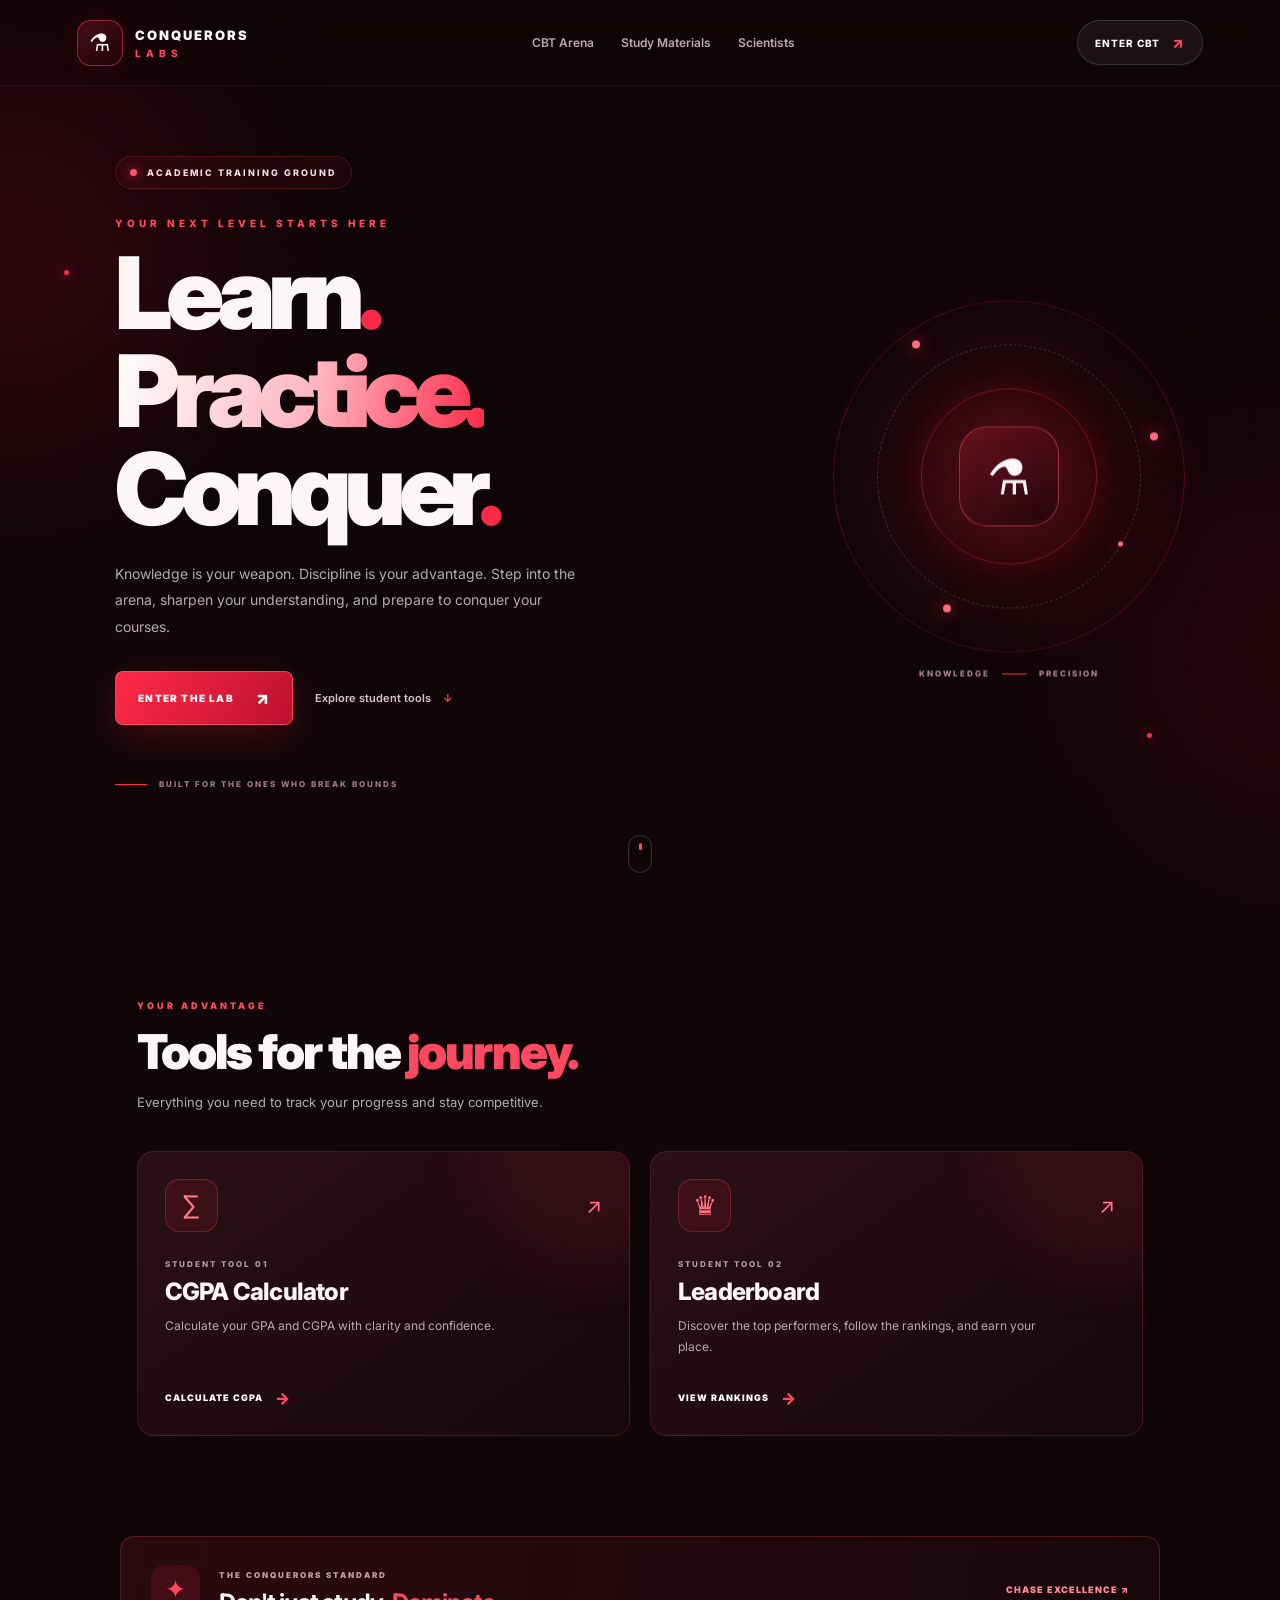
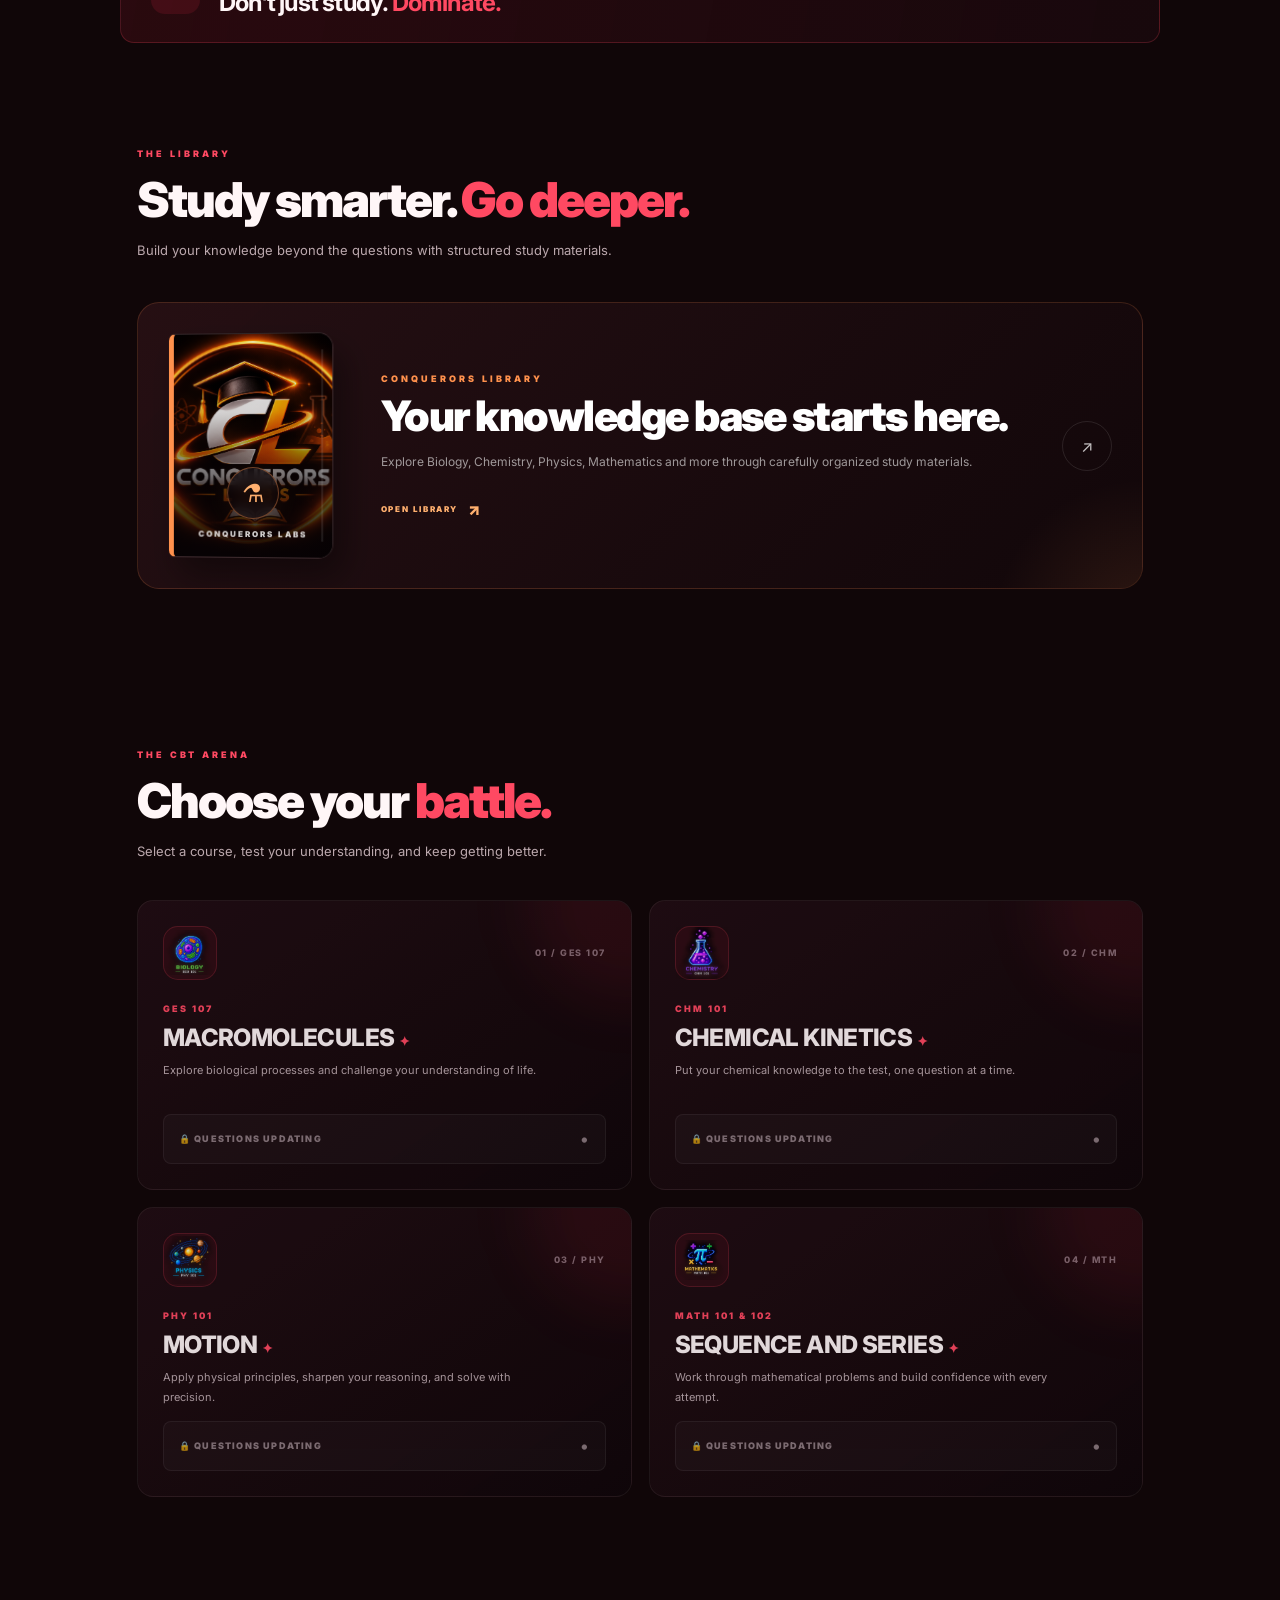
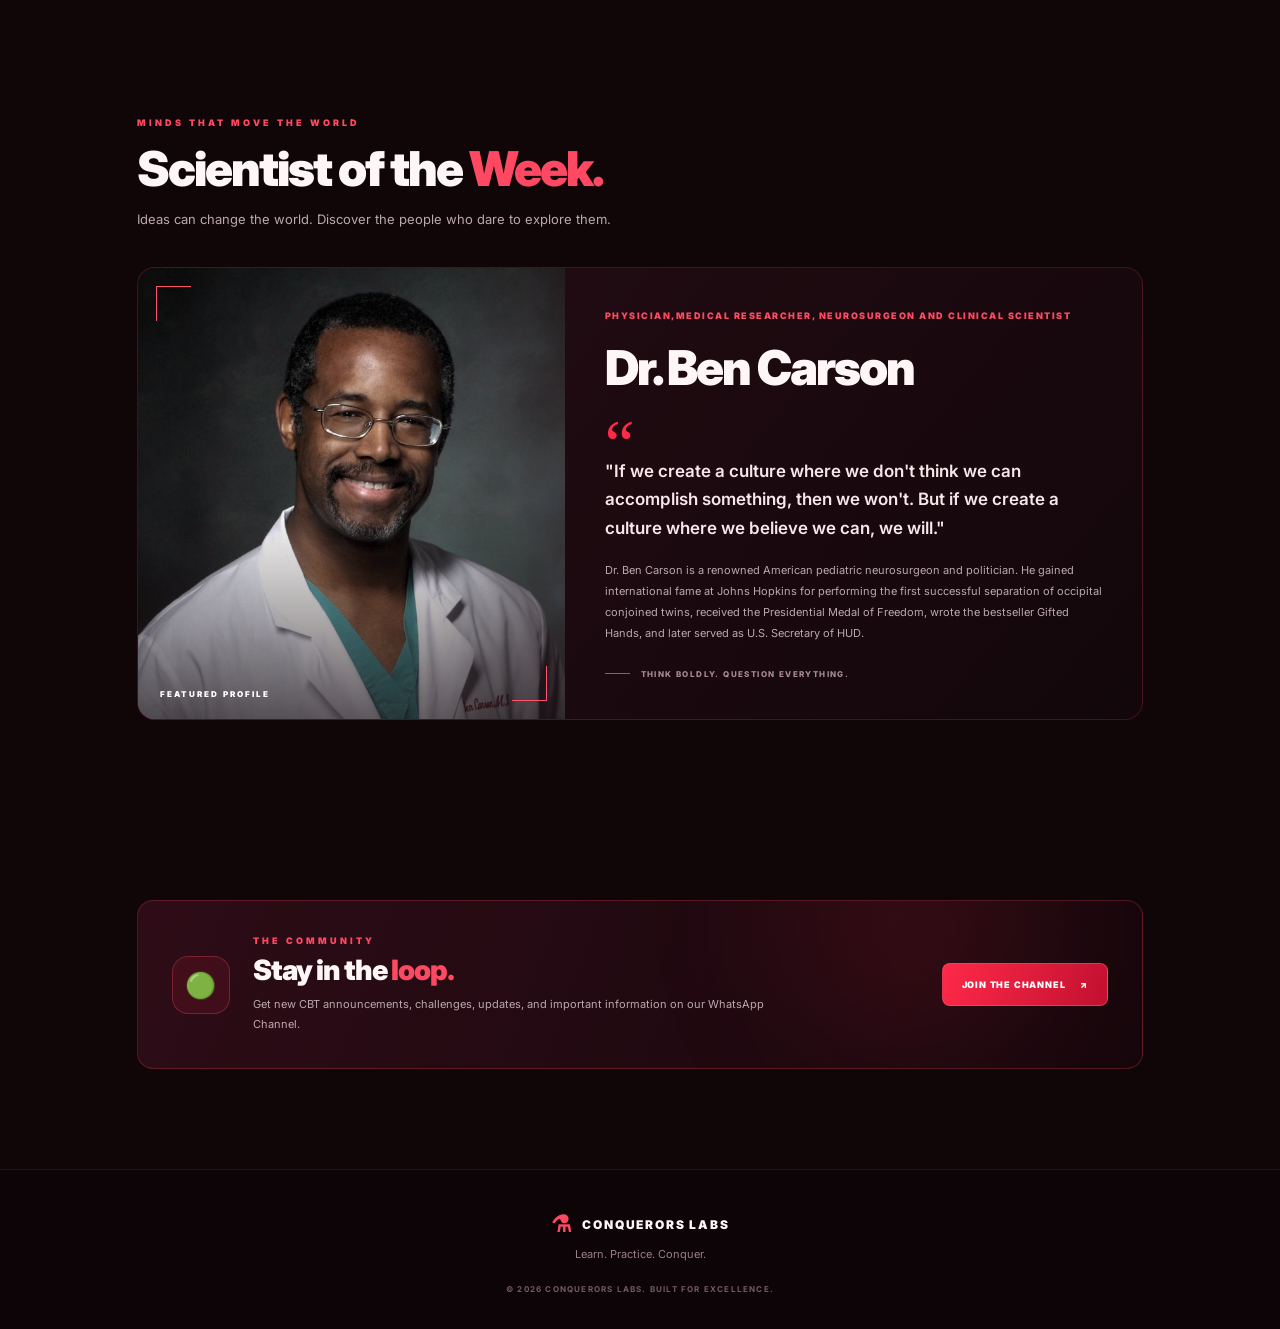
==== index.html @ caaad0ee "Update index.html" ====
<!DOCTYPE html>
<html lang="en">
<head>
    <meta charset="UTF-8">
    <meta name="viewport" content="width=device-width, initial-scale=1.0">

    <meta name="theme-color" content="#100608">
    <meta
        name="description"
        content="CONQUERORS LABS — Learn. Practice. Conquer. Your academic training ground."
    >

    <title>CONQUERORS LABS | Learn. Practice. Conquer.</title>

    <link rel="stylesheet" href="style.css?v=150">

    <link
        href="https://fonts.googleapis.com/css2?family=Inter:wght@400;500;600;700;800;900&display=swap"
        rel="stylesheet"
    >
</head>

<body>

<div class="background-overlay"></div>
<div class="ambient ambient-one"></div>
<div class="ambient ambient-two"></div>
<div class="ambient-grid"></div>


<!-- =========================================
     NAVIGATION
========================================= -->

<header class="navbar">

    <a href="#" class="brand" aria-label="Conquerors Labs home">

        <div class="brand-icon">⚗</div>

        <div class="brand-name">
            <h1>CONQUERORS</h1>
            <span>LABS</span>
        </div>

    </a>


    <nav class="nav-links">

        <a href="#quizzes">
            CBT Arena
        </a>

        <a href="#study-materials">
            Study Materials
        </a>

        <a href="#scientist">
            Scientists
        </a>

    </nav>


    <a href="#quizzes" class="nav-button">
        ENTER CBT <span>↗</span>
    </a>

</header>



<main>


<!-- =========================================
     HERO
========================================= -->

<section class="hero">

    <div class="hero-orbit orbit-one"></div>
    <div class="hero-orbit orbit-two"></div>


    <div class="hero-content reveal">

        <div class="hero-badge">

            <span class="status-dot"></span>

            ACADEMIC TRAINING GROUND

        </div>


        <p class="hero-eyebrow">
            YOUR NEXT LEVEL STARTS HERE
        </p>


        <h2>

            Learn<span class="red-dot">.</span><br>

            <span class="hero-highlight">
                Practice.
            </span><br>

            Conquer<span class="red-dot">.</span>

        </h2>


        <p class="hero-description">

            Knowledge is your weapon. Discipline is your advantage.
            Step into the arena, sharpen your understanding, and
            prepare to conquer your courses.

        </p>


        <div class="hero-actions">

            <a href="#quizzes" class="hero-button">

                ENTER THE LAB <span>↗</span>

            </a>


            <a href="#tools" class="hero-secondary">

                Explore student tools <span>↓</span>

            </a>

        </div>


        <div class="hero-footer-note">

            <span class="note-line"></span>

            BUILT FOR THE ONES WHO BREAK BOUNDS

        </div>

    </div>



    <!-- HERO VISUAL -->

    <div class="hero-visual" aria-hidden="true">

        <div class="science-ring ring-one"></div>

        <div class="science-ring ring-two"></div>

        <div class="science-ring ring-three"></div>

        <div class="science-core">
            ⚗
        </div>


        <span class="science-particle particle-one"></span>
        <span class="science-particle particle-two"></span>
        <span class="science-particle particle-three"></span>
        <span class="science-particle particle-four"></span>


        <div class="visual-caption">

            <span>
                KNOWLEDGE
            </span>

            <span class="caption-divider"></span>

            <span>
                PRECISION
            </span>

        </div>

    </div>



    <a
        href="#tools"
        class="scroll-cue"
        aria-label="Scroll down"
    >
        <span></span>
    </a>

</section>



<!-- =========================================
     STUDENT TOOLS
========================================= -->

<section class="tools-section" id="tools">

    <div class="section-heading reveal">

        <span class="section-label">
            YOUR ADVANTAGE
        </span>


        <h3>
            Tools for the <span>journey.</span>
        </h3>


        <p>
            Everything you need to track your progress and stay competitive.
        </p>

    </div>



    <div class="tools-grid">


        <!-- =================================
             CGPA CALCULATOR
        ================================= -->

        <a
            href="cgpa.html"
            class="feature-card reveal"
        >

            <div class="feature-top">

                <div class="feature-icon">
                    ∑
                </div>

                <span class="feature-arrow">
                    ↗
                </span>

            </div>


            <span class="feature-label">
                STUDENT TOOL 01
            </span>


            <h4>
                CGPA Calculator
            </h4>


            <p>
                Calculate your GPA and CGPA with clarity and confidence.
            </p>


            <span class="feature-link">

                CALCULATE CGPA
                <span>→</span>

            </span>

        </a>



        <!-- =================================
             LEADERBOARD
        ================================= -->

        <a
            href="leaderboard.html"
            class="feature-card feature-card-red reveal"
        >

            <div class="feature-top">

                <div class="feature-icon">
                    ♛
                </div>

                <span class="feature-arrow">
                    ↗
                </span>

            </div>


            <span class="feature-label">
                STUDENT TOOL 02
            </span>


            <h4>
                Leaderboard
            </h4>


            <p>
                Discover the top performers, follow the rankings, and earn your place.
            </p>


            <span class="feature-link">

                VIEW RANKINGS
                <span>→</span>

            </span>

        </a>

    </div>

</section>



<!-- =========================================
     LEADERBOARD STRIP
========================================= -->

<section class="rank-strip reveal">

    <div class="rank-strip-icon">
        ✦
    </div>


    <div class="rank-strip-copy">

        <span>
            THE CONQUERORS STANDARD
        </span>


        <h3>
            Don't just study. <span>Dominate.</span>
        </h3>

    </div>


    <a
        href="leaderboard.html"
        class="rank-strip-link"
    >
        CHASE EXCELLENCE ↗
    </a>

</section>



<!-- =========================================
     STUDY MATERIALS / LIBRARY
========================================= -->

<section
    class="study-material-preview-section"
    id="study-materials"
>

    <div class="section-heading reveal">

        <span class="section-label">
            THE LIBRARY
        </span>


        <h3>
            Study smarter. <span>Go deeper.</span>
        </h3>


        <p>
            Build your knowledge beyond the questions with structured study materials.
        </p>

    </div>



    <!-- =====================================
         LIBRARY BOOK CARD
    ====================================== -->

    <a
        href="study-materials.html"
        class="study-library-banner reveal"
    >


        <!-- BOOK COVER -->

        <div class="study-library-cover">

            <img
                src="study-library-cover.png"
                alt="Conquerors Labs Study Materials"
                class="study-library-cover-image"
            >


            <div class="study-library-cover-overlay"></div>


            <div class="study-library-cover-content">

                <div class="study-library-logo">
                    ⚗
                </div>


                <span>
                    CONQUERORS LABS
                </span>

            </div>

        </div>



        <!-- LIBRARY INFORMATION -->

        <div class="study-library-content">

            <span class="section-label">
                CONQUERORS LIBRARY
            </span>


            <h4>
                Your knowledge base starts here.
            </h4>


            <p>
                Explore Biology, Chemistry, Physics, Mathematics and more
                through carefully organized study materials.
            </p>


            <span class="study-library-action">

                OPEN LIBRARY
                <span>↗</span>

            </span>

        </div>



        <!-- ARROW -->

        <div class="study-library-arrow">
            ↗
        </div>

    </a>

</section>



<!-- =========================================
     CBT COURSES
========================================= -->

<section
    class="quiz-section"
    id="quizzes"
>

    <div class="section-heading reveal">

        <span class="section-label">
            THE CBT ARENA
        </span>


        <h3>
            Choose your <span>battle.</span>
        </h3>


        <p>
            Select a course, test your understanding, and keep getting better.
        </p>

    </div>



    <div class="quiz-grid">


        <!-- =================================
             BIOLOGY
        ================================= -->

        <article
            class="quiz-card reveal"
            data-subject="BIO101"
        >

            <div class="course-top">

                <div class="subject-icon biology">

                    <img
                        src="b.png"
                        alt="Biology pixel-art cell"
                        class="course-icon-image"
                        width="128"
                        height="128"
                        decoding="async"
                    >

                </div>


                <span class="course-number">
                    01 / GES 107
                </span>

            </div>


            <span class="course-code">
                GES 107
            </span>


            <h4>
                MACROMOLECULES <span>✦</span>
            </h4>


            <p>
                Explore biological processes and challenge your understanding of life.
            </p>


            <button
                class="quiz-button"
                type="button"
                onclick="openQuiz('BIO101')"
            >

                <span>
                    START CBT
                </span>


                <span class="button-arrow">
                    ↗
                </span>

            </button>

        </article>



        <!-- =================================
             CHEMISTRY
        ================================= -->

        <article
            class="quiz-card reveal"
            data-subject="CHM101"
        >

            <div class="course-top">

                <div class="subject-icon chemistry">

                    <img
                        src="c.png"
                        alt="Chemistry pixel-art flask"
                        class="course-icon-image"
                        width="128"
                        height="128"
                        decoding="async"
                    >

                </div>


                <span class="course-number">
                    02 / CHM
                </span>

            </div>


            <span class="course-code">
                CHM 101
            </span>


            <h4>
                CHEMICAL KINETICS <span>✦</span>
            </h4>


            <p>
                Put your chemical knowledge to the test, one question at a time.
            </p>


            <button
                class="quiz-button"
                type="button"
                onclick="openQuiz('CHM101')"
            >

                <span>
                    START CBT
                </span>


                <span class="button-arrow">
                    ↗
                </span>

            </button>

        </article>



        <!-- =================================
             PHYSICS
        ================================= -->

        <article
            class="quiz-card reveal"
            data-subject="PHY101"
        >

            <div class="course-top">

                <div class="subject-icon physics">

                    <img
                        src="p.png"
                        alt="Physics pixel-art solar system"
                        class="course-icon-image"
                        width="128"
                        height="128"
                        decoding="async"
                    >

                </div>


                <span class="course-number">
                    03 / PHY
                </span>

            </div>


            <span class="course-code">
                PHY 101
            </span>


            <h4>
                MOTION <span>✦</span>
            </h4>


            <p>
                Apply physical principles, sharpen your reasoning, and solve with precision.
            </p>


            <button
                class="quiz-button"
                type="button"
                onclick="openQuiz('PHY101')"
            >

                <span>
                    START CBT
                </span>


                <span class="button-arrow">
                    ↗
                </span>

            </button>

        </article>



        <!-- =================================
             MATHEMATICS
        ================================= -->

        <article
            class="quiz-card reveal"
            data-subject="MATH101"
        >

            <div class="course-top">

                <div class="subject-icon mathematics">

                    <img
                        src="m.png"
                        alt="Mathematics pixel-art symbol"
                        class="course-icon-image"
                        width="128"
                        height="128"
                        decoding="async"
                    >

                </div>


                <span class="course-number">
                    04 / MTH
                </span>

            </div>


            <span class="course-code">
                MATH 101 &amp; 102
            </span>


            <h4>
                SEQUENCE AND SERIES <span>✦</span>
            </h4>


            <p>
                Work through mathematical problems and build confidence with every attempt.
            </p>


            <button
                class="quiz-button"
                type="button"
                onclick="openQuiz('MATH101')"
            >

                <span>
                    START CBT
                </span>


                <span class="button-arrow">
                    ↗
                </span>

            </button>

        </article>

    </div>

</section>



<!-- =========================================
     SCIENTIST OF THE WEEK
========================================= -->

<section
    class="scientist-section"
    id="scientist"
>

    <div class="section-heading reveal">

        <span class="section-label">
            MINDS THAT MOVE THE WORLD
        </span>


        <h3>
            Scientist of the <span>Week.</span>
        </h3>


        <p>
            Ideas can change the world. Discover the people who dare to explore them.
        </p>

    </div>



    <article class="scientist-card reveal">

        <div class="scientist-image-container">

            <div class="scientist-image-glow"></div>


            <img
                id="scientistImage"
                src="dr-ben.jpg"
                alt="Elon Musk"
            >


            <span class="image-corner image-corner-one"></span>
            <span class="image-corner image-corner-two"></span>


            <span class="scientist-image-label">
                FEATURED PROFILE
            </span>

        </div>



        <div class="scientist-content">

            <span
                class="scientist-tag"
                id="scientistField"
            >
                PHYSICIAN,MEDICAL RESEARCHER, NEUROSURGEON AND CLINICAL SCIENTIST 
            </span>


            <h4 id="scientistName">
                Dr. Ben Carson 
            </h4>


            <div class="quote-mark">
                “
            </div>


            <blockquote id="scientistQuote">

                "If we create a culture where we don't think we can accomplish something, then we won't. But if we create a culture where we believe we can, we will."
            </blockquote>


            <p id="scientistBio">

                
Dr. Ben Carson is a renowned American pediatric neurosurgeon and politician. He gained international fame at Johns Hopkins for performing the first successful separation of occipital conjoined twins, received the Presidential Medal of Freedom, wrote the bestseller Gifted Hands, and later served as U.S. Secretary of HUD.

            </p>


            <div class="scientist-bottom-line">

                <span class="scientist-line"></span>

                <span>
                    THINK BOLDLY. QUESTION EVERYTHING.
                </span>

            </div>

        </div>

    </article>

</section>



<!-- =========================================
     COMMUNITY
========================================= -->

<section class="community-section">

    <div class="community-card reveal">

        <div class="community-glow"></div>


        <div class="community-icon">
            🟢
        </div>


        <div class="community-copy">

            <span class="section-label">
                THE COMMUNITY
            </span>


            <h3>
                Stay in the <span>loop.</span>
            </h3>


            <p>
                Get new CBT announcements, challenges, updates, and important
                information on our WhatsApp Channel.
            </p>

        </div>


        <a
            href="#"
            class="whatsapp-button"
            id="whatsappButton"
        >
            JOIN THE CHANNEL <span>↗</span>
        </a>

    </div>

</section>

</main>



<!-- =========================================
     FOOTER
========================================= -->

<footer class="site-footer">

    <a href="#" class="footer-brand">

        <span>
            ⚗
        </span>

        CONQUERORS LABS

    </a>


    <p>
        Learn. Practice. Conquer.
    </p>


    <span class="footer-copyright">
        © 2026 CONQUERORS LABS. BUILT FOR EXCELLENCE.
    </span>

</footer>



<!-- =========================================
     WEBSITE JAVASCRIPT
========================================= -->

<script src="app.js?v=150"></script>

</body>
</html>
---- style.css ----
/* =========================================
   CONQUERORS LABS — CRIMSON EDITION
========================================= */

:root {
    --bg: #100608;
    --panel: rgba(29, 12, 17, 0.82);
    --panel-solid: #1b0b10;

    --red: #ff2948;
    --red-bright: #ff4962;
    --red-dark: #a90d2b;

    --orange: #ff914d;
    --orange-bright: #ffb06f;

    --text: #fff6f7;
    --muted: #bba8ad;

    --border: rgba(255, 76, 102, 0.18);

    --ease: cubic-bezier(.2, .8, .2, 1);
}


/* =========================================
   RESET
========================================= */

* {
    margin: 0;
    padding: 0;
    box-sizing: border-box;
}

html {
    scroll-behavior: smooth;
    scroll-padding-top: 85px;
}

body {
    min-height: 100vh;
    overflow-x: hidden;

    font-family: "Inter", sans-serif;

    color: var(--text);
    background: var(--bg);
}

a {
    color: inherit;
}

button {
    font-family: inherit;
}

::selection {
    color: white;
    background: var(--red-dark);
}


/* =========================================
   GLOBAL BACKGROUND
========================================= */

.background-overlay {
    position: fixed;
    inset: 0;

    z-index: -5;

    background:
        linear-gradient(
            180deg,
            rgba(16, 6, 8, .83),
            rgba(16, 6, 8, .96)
        ),
        url("cq.jpg") center / cover no-repeat;
}

.ambient {
    position: fixed;
    z-index: -4;

    width: 360px;
    height: 360px;

    border-radius: 50%;

    filter: blur(110px);
    opacity: .16;

    pointer-events: none;

    animation:
        ambientDrift 13s ease-in-out infinite alternate;
}

.ambient-one {
    top: 8%;
    left: -170px;

    background: #ff153d;
}

.ambient-two {
    top: 52%;
    right: -200px;

    background: #9c0828;

    animation-delay: -6s;
}

.ambient-grid {
    position: fixed;
    inset: 0;

    z-index: -3;

    pointer-events: none;

    opacity: .12;

    background-image:
        linear-gradient(
            rgba(255, 64, 89, .08) 1px,
            transparent 1px
        ),
        linear-gradient(
            90deg,
            rgba(255, 64, 89, .08) 1px,
            transparent 1px
        );

    background-size: 48px 48px;

    mask-image:
        linear-gradient(
            to bottom,
            black,
            transparent 85%
        );
}


/* =========================================
   NAVIGATION
========================================= */

.navbar {
    position: absolute;
    top: 0;
    left: 0;

    z-index: 50;

    width: 100%;
    min-height: 86px;

    padding: 18px 6%;

    display: flex;
    align-items: center;
    justify-content: space-between;

    gap: 20px;

    border-bottom:
        1px solid rgba(255, 255, 255, .055);

    background:
        rgba(16, 6, 8, .26);

    backdrop-filter: blur(16px);
}

.brand {
    display: flex;
    align-items: center;

    gap: 12px;

    text-decoration: none;
}

.brand-icon {
    display: grid;
    place-items: center;

    width: 46px;
    height: 46px;

    flex-shrink: 0;

    border:
        1px solid rgba(255, 73, 98, .48);

    border-radius: 14px;

    background:
        linear-gradient(
            145deg,
            rgba(255, 41, 72, .22),
            rgba(255, 41, 72, .04)
        );

    box-shadow:
        0 0 26px rgba(255, 41, 72, .1);

    font-size: 24px;

    transition:
        transform .4s var(--ease),
        box-shadow .4s;
}

.brand:hover .brand-icon {
    transform: rotate(-8deg) scale(1.06);

    box-shadow:
        0 0 28px rgba(255, 41, 72, .3);
}

.brand-name h1 {
    font-size: 13px;
    font-weight: 900;

    letter-spacing: 2px;
}

.brand-name span {
    display: block;

    margin-top: 4px;

    color: var(--red-bright);

    font-size: 10px;
    font-weight: 800;

    letter-spacing: 5px;
}

.nav-links {
    display: flex;
    align-items: center;

    gap: 27px;
}

.nav-links a {
    color: var(--muted);

    font-size: 12px;
    font-weight: 600;

    text-decoration: none;

    transition: color .25s;
}

.nav-links a:hover {
    color: white;
}

.nav-button {
    display: inline-flex;
    align-items: center;

    gap: 12px;

    padding: 12px 17px;

    border:
        1px solid rgba(255, 255, 255, .13);

    border-radius: 100px;

    background:
        rgba(255, 255, 255, .055);

    text-decoration: none;

    font-size: 10px;
    font-weight: 800;

    letter-spacing: 1px;

    transition:
        background .3s,
        border-color .3s,
        transform .3s;
}

.nav-button span {
    color: var(--red-bright);

    font-size: 15px;
}

.nav-button:hover {
    transform: translateY(-2px);

    border-color: var(--red);

    background:
        rgba(255, 41, 72, .13);
}


/* =========================================
   HERO
========================================= */

.hero {
    position: relative;

    min-height: 760px;
    min-height: min(900px, 100svh);

    display: flex;
    align-items: center;

    padding: 145px 9% 100px;

    overflow: hidden;

    isolation: isolate;
}

.hero-content {
    position: relative;

    z-index: 5;

    width: min(660px, 64%);
}

.hero-badge {
    display: inline-flex;
    align-items: center;

    gap: 10px;

    padding: 10px 14px;
    margin-bottom: 28px;

    border:
        1px solid var(--border);

    border-radius: 100px;

    background:
        rgba(255, 41, 72, .055);

    color: #f7dce1;

    font-size: 9px;
    font-weight: 800;

    letter-spacing: 2px;

    animation: fadeUp .8s both;
}

.status-dot {
    width: 7px;
    height: 7px;

    border-radius: 50%;

    background: #ff526c;

    box-shadow:
        0 0 12px var(--red);

    animation: dotPulse 2s infinite;
}

.hero-eyebrow {
    margin-bottom: 17px;

    color: var(--red-bright);

    font-size: 10px;
    font-weight: 800;

    letter-spacing: 4px;

    animation: fadeUp .8s .08s both;
}

.hero h2 {
    font-size: clamp(57px, 8vw, 100px);

    font-weight: 900;

    line-height: .94;

    letter-spacing: -.075em;

    animation: fadeUp .9s .12s both;
}

.red-dot {
    color: var(--red);
}

.hero-highlight {
    display: inline-block;

    padding: 4px 0;

    background:
        linear-gradient(
            100deg,
            #fff,
            #ffb3bf 55%,
            #ff2948
        );

    background-clip: text;
    -webkit-background-clip: text;

    color: transparent;
}

.hero-description {
    max-width: 475px;

    margin-top: 25px;

    color: var(--muted);

    font-size: 14px;

    line-height: 1.9;

    animation: fadeUp .9s .2s both;
}

.hero-actions {
    display: flex;
    align-items: center;

    flex-wrap: wrap;

    gap: 22px;

    margin-top: 31px;

    animation: fadeUp .9s .28s both;
}

.hero-button {
    display: inline-flex;
    align-items: center;

    gap: 22px;

    padding: 16px 22px;

    border:
        1px solid rgba(255, 116, 136, .55);

    border-radius: 8px;

    background:
        linear-gradient(
            120deg,
            #ff2948,
            #bd102f
        );

    box-shadow:
        0 10px 35px rgba(255, 41, 72, .2);

    color: white;

    text-decoration: none;

    font-size: 10px;
    font-weight: 900;

    letter-spacing: 1.2px;

    transition:
        transform .3s,
        box-shadow .3s,
        filter .3s;
}

.hero-button span {
    font-size: 17px;
}

.hero-button:hover {
    transform: translateY(-4px);

    filter: brightness(1.12);

    box-shadow:
        0 15px 40px rgba(255, 41, 72, .32);
}

.hero-secondary {
    display: inline-flex;
    align-items: center;

    gap: 12px;

    color: #d9c4c9;

    text-decoration: none;

    font-size: 11px;
    font-weight: 600;

    transition: color .25s;
}

.hero-secondary span {
    color: var(--red-bright);
}

.hero-secondary:hover {
    color: white;
}

.hero-footer-note {
    display: flex;
    align-items: center;

    gap: 12px;

    margin-top: 54px;

    color: #9e7d85;

    font-size: 8px;
    font-weight: 800;

    letter-spacing: 2px;

    animation: fadeUp .9s .36s both;
}

.note-line {
    width: 32px;
    height: 1px;

    background: var(--red);
}


/* =========================================
   HERO VISUAL
========================================= */

.hero-visual {
    position: absolute;

    top: 50%;
    right: 4%;

    width: min(440px, 42vw);

    aspect-ratio: 1;

    display: grid;
    place-items: center;

    transform: translateY(-44%);

    pointer-events: none;

    animation: visualAppear 1.2s .2s both;
}

.science-ring {
    position: absolute;

    inset: 10%;

    border:
        1px solid rgba(255, 41, 72, .23);

    border-radius: 50%;
}

.ring-one {
    animation:
        rotateRing 28s linear infinite;
}

.ring-two {
    inset: 20%;

    border-style: dashed;

    border-color:
        rgba(255, 120, 141, .3);

    animation:
        rotateRing 35s linear infinite reverse;
}

.ring-three {
    inset: 30%;

    border-color:
        rgba(255, 41, 72, .4);

    box-shadow:
        0 0 45px rgba(255, 41, 72, .09),
        inset 0 0 45px rgba(255, 41, 72, .06);

    animation:
        corePulse 4s ease-in-out infinite;
}

.hero-visual::before,
.hero-visual::after {
    content: "";

    position: absolute;

    inset: 0;

    border-radius: 50%;

    background:
        radial-gradient(
            circle,
            rgba(255, 41, 72, .13),
            transparent 65%
        );
}

.hero-visual::after {
    inset: 23%;

    background:
        radial-gradient(
            circle,
            rgba(255, 41, 72, .13),
            transparent 70%
        );
}

.science-core {
    position: relative;

    z-index: 2;

    display: grid;
    place-items: center;

    width: 100px;
    height: 100px;

    border:
        1px solid rgba(255, 102, 124, .45);

    border-radius: 28px;

    background:
        linear-gradient(
            145deg,
            rgba(255, 41, 72, .22),
            rgba(20, 5, 9, .7)
        );

    box-shadow:
        0 0 65px rgba(255, 41, 72, .18),
        inset 0 0 25px rgba(255, 41, 72, .1);

    font-size: 49px;

    animation:
        coreFloat 5s ease-in-out infinite;
}

.science-particle {
    position: absolute;

    z-index: 3;

    width: 8px;
    height: 8px;

    border-radius: 50%;

    background: #ff6b80;

    box-shadow:
        0 0 18px #ff2948;
}

.particle-one {
    top: 19%;
    left: 28%;

    animation:
        particleFloat 5s infinite alternate;
}

.particle-two {
    right: 16%;
    top: 40%;

    animation:
        particleFloat 4s -1s infinite alternate;
}

.particle-three {
    bottom: 19%;
    left: 35%;

    animation:
        particleFloat 6s -2s infinite alternate;
}

.particle-four {
    bottom: 34%;
    right: 24%;

    width: 5px;
    height: 5px;

    animation:
        particleFloat 4s -3s infinite alternate;
}

.visual-caption {
    position: absolute;

    bottom: 4%;

    display: flex;
    align-items: center;

    gap: 12px;

    color: #a98b92;

    font-size: 8px;
    font-weight: 800;

    letter-spacing: 2px;
}

.caption-divider {
    width: 25px;
    height: 1px;

    background: var(--red);
}

.hero-orbit {
    position: absolute;

    width: 5px;
    height: 5px;

    border-radius: 50%;

    background: var(--red);

    box-shadow:
        0 0 15px var(--red);

    pointer-events: none;
}

.orbit-one {
    top: 30%;
    left: 5%;

    animation:
        particleFloat 7s infinite alternate;
}

.orbit-two {
    right: 10%;
    bottom: 18%;

    animation:
        particleFloat 5s -2s infinite alternate;
}

.scroll-cue {
    position: absolute;

    bottom: 27px;
    left: 50%;

    width: 24px;
    height: 38px;

    display: flex;
    justify-content: center;

    padding-top: 7px;

    border:
        1px solid rgba(255, 255, 255, .18);

    border-radius: 100px;

    transform: translateX(-50%);

    text-decoration: none;
}

.scroll-cue span {
    width: 3px;
    height: 7px;

    border-radius: 4px;

    background: var(--red-bright);

    animation:
        scrollNudge 1.5s infinite;
}


/* =========================================
   SHARED SECTIONS
========================================= */

.tools-section,
.quiz-section,
.scientist-section,
.community-section {
    width: 100%;
    max-width: 1160px;

    margin: 0 auto;

    padding: 100px 6%;
}

.section-heading {
    margin-bottom: 36px;
}

.section-label {
    display: block;

    margin-bottom: 13px;

    color: var(--red-bright);

    font-size: 9px;
    font-weight: 900;

    letter-spacing: 3px;
}

.section-heading h3 {
    font-size: clamp(30px, 5vw, 48px);

    line-height: 1.15;

    letter-spacing: -2px;

    font-weight: 900;
}

.section-heading h3 span {
    color: var(--red-bright);
}

.section-heading p {
    max-width: 570px;

    margin-top: 12px;

    color: var(--muted);

    font-size: 13px;

    line-height: 1.8;
}


/* =========================================
   STUDENT TOOLS
========================================= */

.tools-grid {
    display: grid;

    grid-template-columns:
        repeat(2, minmax(0, 1fr));

    gap: 20px;
}

.feature-card {
    position: relative;

    min-height: 285px;

    display: flex;
    flex-direction: column;
    align-items: flex-start;

    padding: 27px;

    overflow: hidden;

    border:
        1px solid var(--border);

    border-radius: 17px;

    background:
        linear-gradient(
            145deg,
            rgba(46, 17, 25, .9),
            rgba(22, 8, 12, .9)
        );

    text-decoration: none;

    transition:
        transform .35s var(--ease),
        border-color .35s,
        box-shadow .35s;
}

.feature-card::before {
    content: "";

    position: absolute;

    top: -120px;
    right: -90px;

    width: 240px;
    height: 240px;

    border-radius: 50%;

    background:
        rgba(255, 41, 72, .09);

    filter: blur(30px);

    transition:
        transform .5s,
        opacity .5s;
}

.feature-card:hover {
    transform: translateY(-7px);

    border-color:
        rgba(255, 73, 98, .55);

    box-shadow:
        0 22px 55px rgba(0, 0, 0, .24),
        0 0 30px rgba(255, 41, 72, .06);
}

.feature-card:hover::before {
    transform: scale(1.35);
}

.feature-top {
    position: relative;

    z-index: 1;

    width: 100%;

    display: flex;
    align-items: center;
    justify-content: space-between;

    margin-bottom: 27px;
}

.feature-icon {
    display: grid;
    place-items: center;

    width: 53px;
    height: 53px;

    border:
        1px solid rgba(255, 73, 98, .26);

    border-radius: 14px;

    background:
        rgba(255, 41, 72, .1);

    color: #ff7589;

    font-size: 27px;

    transition:
        transform .35s;
}

.feature-card:hover .feature-icon {
    transform:
        rotate(-7deg)
        scale(1.07);
}

.feature-arrow {
    color: #ff7589;

    font-size: 21px;

    transition:
        transform .3s;
}

.feature-card:hover .feature-arrow {
    transform:
        translate(3px, -3px);
}

.feature-label {
    position: relative;

    z-index: 1;

    color: #b99ba2;

    font-size: 8px;
    font-weight: 800;

    letter-spacing: 2px;
}

.feature-card h4 {
    position: relative;

    z-index: 1;

    margin-top: 8px;

    font-size: 24px;
    font-weight: 800;

    letter-spacing: -.8px;
}

.feature-card p {
    position: relative;

    z-index: 1;

    max-width: 390px;

    margin-top: 9px;

    color: var(--muted);

    font-size: 12px;

    line-height: 1.8;
}

.feature-link {
    position: relative;

    z-index: 1;

    display: flex;
    align-items: center;

    gap: 12px;

    margin-top: auto;
    padding-top: 23px;

    color: white;

    font-size: 9px;
    font-weight: 900;

    letter-spacing: 1px;
}

.feature-link span {
    color: var(--red-bright);

    font-size: 16px;
}


/* =========================================
   RANK STRIP
========================================= */

.rank-strip {
    max-width: 1040px;

    margin: 0 auto;

    padding: 25px 30px;

    display: flex;
    align-items: center;

    gap: 19px;

    border:
        1px solid rgba(255, 73, 98, .22);

    border-radius: 14px;

    background:
        linear-gradient(
            100deg,
            rgba(255, 41, 72, .11),
            rgba(26, 9, 14, .8)
        );
}

.rank-strip-icon {
    display: grid;
    place-items: center;

    width: 49px;
    height: 49px;

    flex-shrink: 0;

    border-radius: 14px;

    background:
        rgba(255, 41, 72, .12);

    color: var(--red-bright);

    font-size: 25px;
}

.rank-strip-copy {
    flex: 1;
}

.rank-strip-copy > span {
    color: #c29ca5;

    font-size: 8px;
    font-weight: 900;

    letter-spacing: 2px;
}

.rank-strip-copy h3 {
    margin-top: 6px;

    font-size: clamp(17px, 2.5vw, 24px);

    letter-spacing: -.8px;
}

.rank-strip-copy h3 span {
    color: var(--red-bright);
}

.rank-strip-link {
    flex-shrink: 0;

    color: #ff899a;

    text-decoration: none;

    font-size: 9px;
    font-weight: 900;

    letter-spacing: 1px;

    transition:
        color .25s;
}

.rank-strip-link:hover {
    color: white;
}


/* =========================================
   STUDY MATERIALS
   HOMEPAGE LIBRARY BANNER
========================================= */

.study-material-preview-section {
    width: 100%;
    max-width: 1160px;

    margin: 0 auto;

    padding: 105px 6% 35px;
}


/* -----------------------------------------
   LIBRARY BANNER
----------------------------------------- */

.study-library-banner {
    position: relative;

    width: 100%;
    max-width: 1080px;

    margin: 40px auto 0;

    padding: 30px;

    display: grid;

    grid-template-columns:
        175px 1fr auto;

    align-items: center;

    gap: 38px;

    overflow: hidden;

    border:
        1px solid rgba(255, 145, 77, .18);

    border-radius: 22px;

    background:
        linear-gradient(
            135deg,
            rgba(39, 16, 20, .94),
            rgba(18, 7, 10, .96)
        );

    text-decoration: none;

    transition:
        transform .4s var(--ease),
        border-color .35s,
        box-shadow .4s;
}

.study-library-banner::before {
    content: "";

    position: absolute;

    width: 300px;
    height: 300px;

    right: -150px;
    bottom: -190px;

    border-radius: 50%;

    background:
        radial-gradient(
            circle,
            rgba(255, 145, 77, .13),
            transparent 70%
        );

    pointer-events: none;
}

.study-library-banner:hover {
    transform: translateY(-7px);

    border-color:
        rgba(255, 145, 77, .48);

    box-shadow:
        0 25px 65px rgba(0, 0, 0, .34),
        0 0 40px rgba(255, 120, 45, .07);
}


/* -----------------------------------------
   IMAGE BOOK COVER
----------------------------------------- */

.study-library-cover {
    position: relative;

    width: 165px;
    height: 225px;

    flex-shrink: 0;

    overflow: hidden;

    border-radius:
        7px 15px 15px 7px;

    border:
        1px solid rgba(255, 255, 255, .12);

    border-left:
        5px solid var(--orange);

    background:
        linear-gradient(
            145deg,
            #281116,
            #100507
        );

    box-shadow:
        10px 18px 35px rgba(0, 0, 0, .42),
        inset -10px 0 25px rgba(0, 0, 0, .18);

    transform:
        perspective(900px)
        rotateY(-5deg);

    transition:
        transform .45s var(--ease),
        border-color .35s,
        box-shadow .35s;
}

.study-library-banner:hover .study-library-cover {
    transform:
        perspective(900px)
        rotateY(0deg)
        translateY(-3px);

    border-color:
        rgba(255, 145, 77, .5);

    box-shadow:
        14px 22px 42px rgba(0, 0, 0, .46),
        0 0 30px rgba(255, 120, 45, .09);
}


/* -----------------------------------------
   COVER IMAGE
----------------------------------------- */

.study-library-cover-image {
    position: absolute;

    inset: 0;

    width: 100%;
    height: 100%;

    display: block;

    object-fit: cover;

    z-index: 0;

    transition:
        transform .7s var(--ease),
        filter .5s;
}

.study-library-banner:hover
.study-library-cover-image {
    transform: scale(1.045);

    filter:
        saturate(1.08)
        contrast(1.04);
}


/* -----------------------------------------
   COVER OVERLAY
----------------------------------------- */

.study-library-cover-overlay {
    position: absolute;

    inset: 0;

    z-index: 1;

    background:
        linear-gradient(
            180deg,
            rgba(7, 2, 4, .08) 0%,
            rgba(7, 2, 4, .15) 35%,
            rgba(7, 2, 4, .62) 68%,
            rgba(7, 2, 4, .94) 100%
        );

    pointer-events: none;
}


/* -----------------------------------------
   COVER CONTENT
----------------------------------------- */

.study-library-cover-content {
    position: absolute;

    left: 0;
    right: 0;
    bottom: 0;

    z-index: 3;

    display: flex;
    flex-direction: column;
    align-items: center;

    gap: 10px;

    padding: 18px 15px;
}

.study-library-logo {
    width: 52px;
    height: 52px;

    display: grid;
    place-items: center;

    border:
        1px solid rgba(255, 145, 77, .4);

    border-radius: 50%;

    background:
        rgba(15, 5, 8, .5);

    backdrop-filter: blur(7px);

    color: var(--orange-bright);

    font-size: 25px;

    box-shadow:
        0 0 28px rgba(255, 120, 45, .1);
}

.study-library-cover-content span {
    color: rgba(255, 255, 255, .82);

    font-size: 8px;
    font-weight: 900;

    letter-spacing: 2px;

    text-align: center;
}


/* -----------------------------------------
   COVER EDGE
----------------------------------------- */

.study-library-cover::after {
    content: "";

    position: absolute;

    top: 16px;
    right: 9px;

    width: 2px;
    height: calc(100% - 32px);

    z-index: 4;

    background:
        rgba(255, 255, 255, .09);

    pointer-events: none;
}


/* -----------------------------------------
   LIBRARY CONTENT
----------------------------------------- */

.study-library-content {
    position: relative;

    z-index: 2;

    min-width: 0;
}

.study-library-content .section-label {
    color: var(--orange);

    margin-bottom: 10px;
}

.study-library-content h4 {
    margin: 0 0 13px;

    color: white;

    font-size:
        clamp(25px, 4vw, 42px);

    line-height: 1.05;

    font-weight: 900;

    letter-spacing: -1.5px;
}

.study-library-content p {
    max-width: 620px;

    margin: 0 0 23px;

    color: rgba(255, 255, 255, .58);

    font-size: 12px;

    line-height: 1.85;
}

.study-library-action {
    display: inline-flex;
    align-items: center;

    gap: 10px;

    color: var(--orange-bright);

    font-size: 8px;
    font-weight: 900;

    letter-spacing: 1.6px;
}

.study-library-action span {
    font-size: 16px;

    transition:
        transform .25s;
}

.study-library-banner:hover
.study-library-action span {
    transform:
        translateX(5px);
}


/* -----------------------------------------
   BIG ARROW
----------------------------------------- */

.study-library-arrow {
    position: relative;

    z-index: 2;

    width: 50px;
    height: 50px;

    display: grid;
    place-items: center;

    flex-shrink: 0;

    border:
        1px solid rgba(255, 255, 255, .1);

    border-radius: 50%;

    color: rgba(255, 255, 255, .75);

    font-size: 16px;

    transition:
        background .3s,
        color .3s,
        transform .3s,
        border-color .3s;
}

.study-library-banner:hover
.study-library-arrow {
    background:
        var(--orange);

    border-color:
        var(--orange);

    color:
        #180a05;

    transform:
        translate(3px, -3px);
}


/* =========================================
   CBT ARENA
========================================= */

.quiz-section {
    padding-top: 125px;
}

.quiz-grid {
    display: grid;

    grid-template-columns:
        repeat(2, minmax(0, 1fr));

    gap: 17px;
}

.quiz-card {
    position: relative;

    min-height: 290px;

    display: flex;
    flex-direction: column;
    align-items: flex-start;

    padding: 25px;

    overflow: hidden;

    border:
        1px solid rgba(255, 255, 255, .09);

    border-radius: 16px;

    background:
        linear-gradient(
            145deg,
            rgba(35, 15, 21, .91),
            rgba(17, 7, 10, .94)
        );

    transition:
        transform .35s var(--ease),
        border-color .35s,
        box-shadow .35s;
}

.quiz-card::before {
    content: "";

    position: absolute;

    top: -100px;
    right: -100px;

    width: 200px;
    height: 200px;

    border-radius: 50%;

    background:
        rgba(255, 41, 72, .09);

    filter: blur(30px);

    transition:
        transform .5s;

    pointer-events: none;
}

.quiz-card:hover {
    transform: translateY(-6px);

    border-color:
        rgba(255, 73, 98, .4);

    box-shadow:
        0 20px 50px rgba(0, 0, 0, .23);
}

.quiz-card:hover::before {
    transform: scale(1.4);
}

.course-top {
    position: relative;

    z-index: 1;

    width: 100%;

    display: flex;
    align-items: center;
    justify-content: space-between;

    margin-bottom: 23px;
}

.subject-icon {
    width: 54px;
    height: 54px;

    display: grid;
    place-items: center;

    border:
        1px solid rgba(255, 73, 98, .2);

    border-radius: 15px;

    background:
        rgba(255, 41, 72, .08);

    font-size: 26px;

    transition:
        transform .35s;
}

.quiz-card:hover .subject-icon {
    transform:
        translateY(-3px)
        rotate(-5deg);
}

.course-icon-image {
    width: 100%;
    height: 100%;

    object-fit: contain;

    display: block;
}

.course-number {
    color: #896c75;

    font-size: 9px;
    font-weight: 800;

    letter-spacing: 1.5px;
}

.course-code {
    position: relative;

    z-index: 1;

    color: var(--red-bright);

    font-size: 9px;
    font-weight: 900;

    letter-spacing: 2px;
}

.quiz-info,
.quiz-card h4,
.quiz-card p {
    position: relative;
    z-index: 1;
}

.quiz-card h4 {
    margin-top: 8px;

    font-size:
        clamp(18px, 2.5vw, 24px);

    line-height: 1.3;

    font-weight: 800;

    letter-spacing: -.6px;
}

.quiz-card h4 span {
    color: var(--red-bright);

    font-size: 13px;
}

.quiz-card p {
    max-width: 390px;

    margin-top: 8px;

    color: var(--muted);

    font-size: 11px;

    line-height: 1.8;
}

.quiz-button {
    position: relative;

    z-index: 1;

    width: 100%;

    display: flex;
    align-items: center;
    justify-content: space-between;

    gap: 10px;

    margin-top: auto;

    padding: 14px 15px;

    border:
        1px solid rgba(255, 73, 98, .26);

    border-radius: 8px;

    background:
        rgba(255, 41, 72, .07);

    color: white;

    font-size: 9px;
    font-weight: 900;

    letter-spacing: 1.2px;

    cursor: pointer;

    transition:
        background .25s,
        border-color .25s,
        transform .25s;
}

.quiz-button:hover:not(:disabled) {
    transform: translateY(-2px);

    border-color: var(--red);

    background:
        linear-gradient(
            110deg,
            #ff2948,
            #bd102f
        );
}

.button-arrow {
    color: var(--red-bright);

    font-size: 17px;

    transition:
        transform .25s;
}

.quiz-button:hover:not(:disabled)
.button-arrow {
    color: white;

    transform:
        translate(2px, -2px);
}


/* =========================================
   DISABLED COURSES
========================================= */

.quiz-card.disabled {
    border-color:
        rgba(255, 255, 255, .055);
}

.quiz-card.disabled::after {
    content: "";

    position: absolute;

    inset: 0;

    z-index: 2;

    background:
        rgba(12, 5, 8, .12);

    pointer-events: none;
}

.quiz-card.disabled .quiz-button {
    border-color:
        rgba(255, 255, 255, .08);

    background:
        rgba(255, 255, 255, .035);

    color: #a08d93;

    cursor: not-allowed;

    opacity: .85;
}

.quiz-card.disabled .button-arrow {
    color: #a08d93;
}


/* =========================================
   SCIENTIST
========================================= */

.scientist-section {
    padding-top: 120px;
}

.scientist-card {
    display: grid;

    grid-template-columns: .85fr 1.15fr;

    min-height: 430px;

    overflow: hidden;

    border:
        1px solid var(--border);

    border-radius: 18px;

    background:
        linear-gradient(
            130deg,
            rgba(40, 14, 22, .94),
            rgba(19, 7, 11, .95)
        );
}

.scientist-image-container {
    position: relative;

    min-height: 400px;

    overflow: hidden;

    background: #1b0b10;
}

.scientist-image-glow {
    position: absolute;

    inset: 0;

    z-index: 1;

    background:
        linear-gradient(
            0deg,
            rgba(16, 6, 8, .65),
            transparent 48%
        ),
        linear-gradient(
            90deg,
            transparent 70%,
            rgba(25, 8, 13, .4)
        );

    pointer-events: none;
}

.scientist-image-container img {
    display: block;

    width: 100%;
    height: 100%;

    min-height: 400px;

    position: absolute;

    inset: 0;

    object-fit: cover;

    filter:
        saturate(.75)
        contrast(1.04);

    transition:
        transform .8s var(--ease),
        filter .5s;
}

.scientist-card:hover
.scientist-image-container img {
    transform: scale(1.045);

    filter:
        saturate(1)
        contrast(1.05);
}

.image-corner {
    position: absolute;

    z-index: 2;

    width: 35px;
    height: 35px;

    border-color: #ff536d;
    border-style: solid;
}

.image-corner-one {
    top: 18px;
    left: 18px;

    border-width:
        1px 0 0 1px;
}

.image-corner-two {
    right: 18px;
    bottom: 18px;

    border-width:
        0 1px 1px 0;
}

.scientist-image-label {
    position: absolute;

    bottom: 20px;
    left: 22px;

    z-index: 2;

    color: white;

    font-size: 8px;
    font-weight: 900;

    letter-spacing: 2px;
}

.scientist-content {
    position: relative;

    display: flex;
    flex-direction: column;
    justify-content: center;

    padding: 40px;
}

.scientist-tag {
    color: var(--red-bright);

    font-size: 9px;
    font-weight: 900;

    letter-spacing: 1.5px;

    line-height: 1.8;
}

.scientist-content h4 {
    margin-top: 13px;

    font-size:
        clamp(30px, 4vw, 48px);

    font-weight: 900;

    letter-spacing: -2px;
}

.quote-mark {
    height: 42px;

    margin-top: 14px;

    color: var(--red);

    font-family: Georgia, serif;

    font-size: 67px;

    line-height: 1;
}

.scientist-content blockquote {
    margin-top: 4px;

    color: #f7e7ea;

    font-size: 17px;
    font-weight: 600;

    line-height: 1.7;
}

.scientist-content p {
    margin-top: 17px;

    color: var(--muted);

    font-size: 11px;

    line-height: 1.9;
}

.scientist-bottom-line {
    display: flex;
    align-items: center;

    gap: 11px;

    margin-top: 25px;

    color: #a98a92;

    font-size: 8px;
    font-weight: 800;

    letter-spacing: 1.4px;
}

.scientist-line {
    width: 25px;
    height: 1px;

    background: var(--red);
}


/* =========================================
   COMMUNITY
========================================= */

.community-section {
    padding-top: 80px;
    padding-bottom: 100px;
}

.community-card {
    position: relative;

    display: grid;

    grid-template-columns:
        auto 1fr auto;

    align-items: center;

    gap: 23px;

    padding: 34px;

    overflow: hidden;

    border:
        1px solid rgba(255, 73, 98, .25);

    border-radius: 16px;

    background:
        linear-gradient(
            110deg,
            rgba(48, 13, 24, .95),
            rgba(23, 7, 12, .95)
        );
}

.community-glow {
    position: absolute;

    top: -100px;
    right: 10%;

    width: 250px;
    height: 250px;

    border-radius: 50%;

    background:
        rgba(255, 41, 72, .12);

    filter: blur(75px);

    pointer-events: none;
}

.community-icon {
    position: relative;

    z-index: 1;

    width: 58px;
    height: 58px;

    display: grid;
    place-items: center;

    border:
        1px solid rgba(255, 73, 98, .3);

    border-radius: 16px;

    background:
        rgba(255, 41, 72, .1);

    color: #ff7589;

    font-size: 25px;
}

.community-copy {
    position: relative;

    z-index: 1;
}

.community-copy .section-label {
    margin-bottom: 7px;
}

.community-copy h3 {
    font-size:
        clamp(21px, 3vw, 28px);

    font-weight: 900;

    letter-spacing: -1px;
}

.community-copy h3 span {
    color: var(--red-bright);
}

.community-copy p {
    max-width: 520px;

    margin-top: 8px;

    color: var(--muted);

    font-size: 11px;

    line-height: 1.8;
}

.whatsapp-button {
    position: relative;

    z-index: 1;

    display: inline-flex;
    align-items: center;
    justify-content: center;

    gap: 15px;

    padding: 15px 19px;

    border:
        1px solid rgba(255, 91, 115, .5);

    border-radius: 8px;

    background:
        linear-gradient(
            110deg,
            #ff2948,
            #c11030
        );

    color: white;

    text-decoration: none;

    white-space: nowrap;

    font-size: 9px;
    font-weight: 900;

    letter-spacing: .8px;

    transition:
        transform .3s,
        box-shadow .3s;
}

.whatsapp-button:hover {
    transform: translateY(-3px);

    box-shadow:
        0 12px 30px rgba(255, 41, 72, .2);
}


/* =========================================
   STUDY MATERIALS PAGE
   DIGITAL BOOKSHELF
========================================= */

.materials-page {
    position: relative;

    width: 100%;
    min-height: 100vh;

    padding-top: 110px;
}


/* -----------------------------------------
   MATERIALS HERO
----------------------------------------- */

.materials-hero {
    position: relative;

    max-width: 1160px;

    margin: 0 auto;

    padding: 90px 6% 65px;

    display: flex;
    align-items: center;
    justify-content: space-between;

    gap: 50px;

    overflow: hidden;
}

.materials-hero-content {
    position: relative;

    z-index: 2;

    max-width: 680px;
}

.materials-hero-content h2 {
    max-width: 650px;

    font-size:
        clamp(42px, 7vw, 78px);

    font-weight: 900;

    line-height: .95;

    letter-spacing: -.07em;
}

.materials-hero-content h2 span {
    display: block;

    background:
        linear-gradient(
            100deg,
            #fff,
            #ffb3bf 52%,
            #ff2948
        );

    background-clip: text;
    -webkit-background-clip: text;

    color: transparent;
}

.materials-hero-content p {
    max-width: 560px;

    margin-top: 23px;

    color: var(--muted);

    font-size: 13px;

    line-height: 1.9;
}


/* -----------------------------------------
   HERO BOOK SYMBOL
----------------------------------------- */

.materials-hero-symbol {
    position: relative;

    width: 250px;
    height: 250px;

    flex-shrink: 0;

    display: grid;
    place-items: center;

    opacity: .75;
}

.book-ring {
    position: absolute;

    border-radius: 50%;

    border:
        1px solid rgba(255, 145, 77, .25);
}

.book-ring-one {
    inset: 8%;

    animation:
        rotateRing 24s linear infinite;
}

.book-ring-two {
    inset: 21%;

    border-style: dashed;

    border-color:
        rgba(255, 145, 77, .3);

    animation:
        rotateRing 30s linear infinite reverse;
}

.book-core {
    position: relative;

    z-index: 2;

    width: 82px;
    height: 104px;

    display: grid;
    place-items: center;

    border:
        1px solid rgba(255, 145, 77, .45);

    border-left:
        5px solid var(--orange);

    border-radius:
        7px 12px 12px 7px;

    background:
        linear-gradient(
            145deg,
            rgba(255, 145, 77, .18),
            rgba(25, 8, 12, .8)
        );

    color: var(--orange-bright);

    font-size: 39px;

    box-shadow:
        0 0 55px rgba(255, 120, 45, .13),
        inset -10px 0 25px rgba(0, 0, 0, .2);

    animation:
        coreFloat 5s ease-in-out infinite;
}

.book-core::after {
    content: "";

    position: absolute;

    right: 8px;
    top: 14px;

    width: 2px;
    height: calc(100% - 28px);

    background:
        rgba(255, 255, 255, .08);
}


/* -----------------------------------------
   MATERIALS SECTION
----------------------------------------- */

.materials-section {
    width: 100%;
    max-width: 1160px;

    margin: 0 auto;

    padding: 35px 6% 85px;
}

.materials-heading {
    display: flex;
    align-items: flex-end;
    justify-content: space-between;

    gap: 30px;

    margin-bottom: 35px;
}

.materials-heading h3 {
    font-size:
        clamp(30px, 5vw, 48px);

    font-weight: 900;

    line-height: 1;

    letter-spacing: -2px;
}

.materials-heading h3 span {
    color: var(--orange-bright);
}

.materials-heading > p {
    color: #9e858b;

    font-size: 10px;
    font-weight: 600;

    white-space: nowrap;
}


/* -----------------------------------------
   BOOKSHELF
----------------------------------------- */

.materials-bookshelf {
    position: relative;

    display: grid;

    grid-template-columns:
        repeat(4, minmax(0, 1fr));

    align-items: start;

    gap: 20px;

    padding: 25px 20px 30px;

    border-bottom:
        5px solid rgba(255, 145, 77, .12);

    border-radius:
        0 0 12px 12px;

    background:
        linear-gradient(
            180deg,
            transparent,
            rgba(255, 145, 77, .025)
        );
}

.materials-bookshelf::before {
    content: "";

    position: absolute;

    left: 0;
    right: 0;

    bottom: -5px;

    height: 5px;

    border-radius: 10px;

    background:
        linear-gradient(
            90deg,
            rgba(255, 145, 77, .08),
            rgba(255, 145, 77, .45),
            rgba(255, 145, 77, .08)
        );

    box-shadow:
        0 7px 25px rgba(255, 120, 45, .09);
}


/* -----------------------------------------
   INDIVIDUAL BOOK
----------------------------------------- */

.material-book {
    position: relative;

    min-width: 0;

    display: block;

    text-decoration: none;

    transition:
        transform .4s var(--ease);
}

.material-book:hover {
    transform: translateY(-9px);
}


/* -----------------------------------------
   BOOK COVER
----------------------------------------- */

.book-cover {
    position: relative;

    width: 100%;

    aspect-ratio: .69;

    overflow: hidden;

    border-radius:
        6px 12px 12px 6px;

    border:
        1px solid rgba(255, 255, 255, .11);

    border-left:
        4px solid var(--orange);

    background:
        #1b0b10;

    box-shadow:
        8px 12px 26px rgba(0, 0, 0, .36),
        -2px 0 0 rgba(255, 145, 77, .07);

    transform:
        perspective(900px)
        rotateY(-4deg);

    transition:
        transform .45s var(--ease),
        border-color .35s,
        box-shadow .35s;
}

.material-book:hover .book-cover {
    transform:
        perspective(900px)
        rotateY(0deg)
        translateY(-2px);

    border-color:
        rgba(255, 145, 77, .48);

    box-shadow:
        12px 20px 38px rgba(0, 0, 0, .43),
        0 0 28px rgba(255, 120, 45, .08);
}

.book-cover img {
    position: absolute;

    inset: 0;

    width: 100%;
    height: 100%;

    object-fit: cover;

    display: block;

    transition:
        transform .7s var(--ease),
        filter .5s;
}

.material-book:hover .book-cover img {
    transform: scale(1.045);

    filter:
        saturate(1.08)
        contrast(1.04);
}


/* -----------------------------------------
   BOOK OVERLAY
----------------------------------------- */

.book-overlay {
    position: absolute;

    inset: 0;

    z-index: 1;

    background:
        linear-gradient(
            180deg,
            rgba(8, 2, 4, .18) 0%,
            rgba(8, 2, 4, .15) 30%,
            rgba(8, 2, 4, .58) 65%,
            rgba(8, 2, 4, .93) 100%
        );
}


/* -----------------------------------------
   BOOK CONTENT
----------------------------------------- */

.book-content {
    position: absolute;

    left: 0;
    right: 0;
    bottom: 0;

    z-index: 3;

    padding: 17px 15px 16px;
}

.book-course {
    display: inline-block;

    margin-bottom: 7px;

    color: var(--orange-bright);

    font-size: 7px;
    font-weight: 900;

    letter-spacing: 1.7px;
}

.book-content h4 {
    color: white;

    font-size:
        clamp(14px, 1.8vw, 19px);

    line-height: 1.15;

    font-weight: 900;

    letter-spacing: -.5px;
}

.book-topic {
    display: block;

    margin-top: 9px;

    color: rgba(255, 255, 255, .56);

    font-size: 6px;
    font-weight: 800;

    letter-spacing: 1.4px;
}


/* -----------------------------------------
   BOOK OPEN ICON
----------------------------------------- */

.book-open {
    position: absolute;

    top: 12px;
    right: 11px;

    z-index: 4;

    width: 30px;
    height: 30px;

    display: grid;
    place-items: center;

    border:
        1px solid rgba(255, 255, 255, .17);

    border-radius: 50%;

    background:
        rgba(8, 2, 4, .42);

    backdrop-filter: blur(8px);

    color: white;

    font-size: 13px;

    opacity: .8;

    transition:
        background .3s,
        color .3s,
        transform .3s,
        opacity .3s;
}

.material-book:hover .book-open {
    background:
        var(--orange);

    color:
        #180a05;

    opacity: 1;

    transform:
        translate(2px, -2px);
}


/* -----------------------------------------
   BOOK INFO
----------------------------------------- */

.book-info {
    padding:
        13px 3px 0;
}

.book-info-course {
    display: block;

    color: var(--orange);

    font-size: 7px;
    font-weight: 900;

    letter-spacing: 1.3px;
}

.book-info h5 {
    margin-top: 5px;

    color: #f8e9eb;

    font-size: 12px;
    font-weight: 800;

    line-height: 1.3;
}

.book-info p {
    margin-top: 5px;

    color: #876f76;

    font-size: 8px;

    line-height: 1.5;
}


/* -----------------------------------------
   STUDY TIP
----------------------------------------- */

.materials-tip {
    width: calc(100% - 12%);

    max-width: 1040px;

    margin: 0 auto 100px;

    display: grid;

    grid-template-columns:
        auto 1fr auto;

    align-items: center;

    gap: 22px;

    padding: 28px;

    border:
        1px solid rgba(255, 145, 77, .19);

    border-radius: 17px;

    background:
        linear-gradient(
            110deg,
            rgba(255, 145, 77, .07),
            rgba(28, 9, 14, .86)
        );
}

.materials-tip-icon {
    width: 52px;
    height: 52px;

    display: grid;
    place-items: center;

    border:
        1px solid rgba(255, 145, 77, .25);

    border-radius: 14px;

    background:
        rgba(255, 145, 77, .09);

    color: var(--orange-bright);

    font-size: 22px;
}

.materials-tip-copy {
    min-width: 0;
}

.materials-tip-copy .section-label {
    margin-bottom: 7px;

    color: var(--orange);
}

.materials-tip-copy h3 {
    font-size:
        clamp(20px, 3vw, 27px);

    font-weight: 900;

    letter-spacing: -1px;
}

.materials-tip-copy h3 span {
    color: var(--orange-bright);
}

.materials-tip-copy p {
    max-width: 590px;

    margin-top: 7px;

    color: var(--muted);

    font-size: 10px;

    line-height: 1.8;
}

.materials-tip-button {
    display: inline-flex;
    align-items: center;

    gap: 13px;

    padding: 14px 18px;

    border:
        1px solid rgba(255, 145, 77, .35);

    border-radius: 8px;

    background:
        rgba(255, 145, 77, .08);

    color: var(--orange-bright);

    text-decoration: none;

    white-space: nowrap;

    font-size: 8px;
    font-weight: 900;

    letter-spacing: 1px;

    transition:
        background .3s,
        color .3s,
        transform .3s;
}

.materials-tip-button:hover {
    transform: translateY(-2px);

    background:
        var(--orange);

    color: #180a05;
}


/* =========================================
   FOOTER
========================================= */

.site-footer {
    padding: 40px 20px 35px;

    text-align: center;

    border-top:
        1px solid rgba(255, 255, 255, .07);

    background:
        rgba(9, 3, 5, .45);
}

.footer-brand {
    display: inline-flex;
    align-items: center;

    gap: 9px;

    text-decoration: none;

    font-size: 12px;
    font-weight: 900;

    letter-spacing: 1.8px;
}

.footer-brand span {
    color: var(--red-bright);

    font-size: 23px;
}

.site-footer p {
    margin-top: 9px;

    color: #9c7f87;

    font-size: 11px;
}

.footer-copyright {
    display: block;

    margin-top: 23px;

    color: #755b63;

    font-size: 8px;
    font-weight: 700;

    letter-spacing: 1.2px;
}


/* =========================================
   SCROLL REVEAL
========================================= */

.js-reveal .reveal {
    opacity: 0;

    transform:
        translateY(24px);

    transition:
        opacity .7s var(--ease),
        transform .7s var(--ease);
}

.js-reveal .reveal.is-visible {
    opacity: 1;

    transform:
        translateY(0);
}

.quiz-grid .quiz-card:nth-child(2),
.tools-grid .feature-card:nth-child(2),
.materials-bookshelf .material-book:nth-child(2) {
    transition-delay: .08s;
}

.quiz-grid .quiz-card:nth-child(3),
.materials-bookshelf .material-book:nth-child(3) {
    transition-delay: .14s;
}

.quiz-grid .quiz-card:nth-child(4),
.materials-bookshelf .material-book:nth-child(4) {
    transition-delay: .2s;
}


/* =========================================
   WHATSAPP QUIZ GATE
========================================= */

#whatsappGate {
    position: fixed;

    inset: 0;

    z-index: 99999;

    display: flex;
    align-items: center;
    justify-content: center;

    padding: 20px;

    background:
        rgba(8, 3, 5, .86);

    backdrop-filter: blur(12px);

    animation:
        gateFade .25s ease both;
}

.whatsapp-gate-card {
    position: relative;

    width: 100%;
    max-width: 430px;

    padding: 35px 25px;

    border:
        1px solid rgba(255, 73, 98, .3);

    border-radius: 20px;

    background:
        #1a0a10;

    box-shadow:
        0 30px 100px rgba(0, 0, 0, .65),
        0 0 45px rgba(255, 41, 72, .07);

    text-align: center;

    animation:
        gateAppear .3s var(--ease) both;
}

.gate-close {
    position: absolute;

    top: 12px;
    right: 15px;

    width: 36px;
    height: 36px;

    border:
        1px solid rgba(255, 255, 255, .08);

    border-radius: 50%;

    background:
        rgba(255, 255, 255, .04);

    color: white;

    font-size: 24px;

    cursor: pointer;
}

.gate-icon {
    width: 63px;
    height: 63px;

    display: grid;
    place-items: center;

    margin: 0 auto 18px;

    border:
        1px solid rgba(255, 73, 98, .3);

    border-radius: 17px;

    background:
        rgba(255, 41, 72, .1);

    font-size: 29px;
}

.gate-label {
    display: block;

    margin-bottom: 10px;

    color: var(--red-bright);

    font-size: 10px;
    font-weight: 900;

    letter-spacing: 2px;
}

.whatsapp-gate-card h2 {
    margin-bottom: 12px;

    font-size: 27px;
    font-weight: 900;

    letter-spacing: -1px;
}

.whatsapp-gate-card p {
    margin-bottom: 24px;

    color: var(--muted);

    font-size: 13px;

    line-height: 1.8;
}

.gate-whatsapp-button,
.gate-continue-button {
    width: 100%;

    min-height: 50px;

    display: flex;
    align-items: center;
    justify-content: center;

    gap: 9px;

    border-radius: 9px;

    font-size: 11px;
    font-weight: 900;

    cursor: pointer;

    text-decoration: none;

    transition:
        transform .2s,
        background .2s;
}

.gate-whatsapp-button {
    margin-bottom: 11px;

    background: #25d366;

    color: #07140b;
}

.gate-whatsapp-button:hover {
    transform: translateY(-2px);
}

.gate-continue-button {
    border:
        1px solid rgba(255, 73, 98, .22);

    background:
        rgba(255, 41, 72, .08);

    color: white;
}

.gate-continue-button:hover {
    background:
        rgba(255, 41, 72, .16);
}

.whatsapp-gate-card small {
    display: block;

    margin-top: 17px;

    color: #947d84;

    font-size: 10px;

    line-height: 1.7;
}


/* =========================================
   ACCESSIBILITY
========================================= */

a:focus-visible,
button:focus-visible {
    outline:
        2px solid #ff7b8f;

    outline-offset: 4px;
}

@media (prefers-reduced-motion: reduce) {

    *,
    *::before,
    *::after {
        scroll-behavior: auto !important;

        animation-duration: .01ms !important;

        animation-iteration-count: 1 !important;

        transition-duration: .01ms !important;
    }

    .js-reveal .reveal {
        opacity: 1;

        transform: none;
    }
}


/* =========================================
   TABLETS
========================================= */

@media (max-width: 900px) {

    .hero {
        min-height: 740px;

        padding-left: 6%;
        padding-right: 6%;
    }

    .hero-content {
        width: 70%;
    }

    .hero-visual {
        right: -10%;

        width: 390px;

        opacity: .65;
    }

    .scientist-content {
        padding: 30px;
    }

    .community-card {
        grid-template-columns:
            auto 1fr;
    }

    .whatsapp-button {
        grid-column: 1 / -1;

        width: 100%;
    }

    .rank-strip {
        margin-left: 6%;
        margin-right: 6%;
    }


    /* -------------------------------------
       HOMEPAGE LIBRARY
    ------------------------------------- */

    .study-material-preview-section {
        padding-top: 90px;
    }

    .study-library-banner {
        grid-template-columns:
            145px 1fr;

        gap: 28px;

        padding: 25px;
    }

    .study-library-cover {
        width: 140px;
        height: 195px;
    }

    .study-library-arrow {
        display: none;
    }


    /* -------------------------------------
       STUDY MATERIALS PAGE
    ------------------------------------- */

    .materials-hero {
        padding-top: 75px;
    }

    .materials-hero-symbol {
        width: 190px;
        height: 190px;
    }

    .materials-bookshelf {
        grid-template-columns:
            repeat(2, minmax(0, 1fr));

        gap: 28px;
    }

    .book-cover {
        aspect-ratio: .72;
    }

    .materials-tip {
        grid-template-columns:
            auto 1fr;
    }

    .materials-tip-button {
        grid-column: 1 / -1;

        width: 100%;

        justify-content: center;
    }
}


/* =========================================
   MOBILE
========================================= */

@media (max-width: 650px) {

    .navbar {
        min-height: 75px;

        padding: 14px 19px;

        gap: 10px;
    }

    .brand {
        gap: 9px;
    }

    .brand-icon {
        width: 40px;
        height: 40px;

        font-size: 21px;
    }

    .brand-name h1 {
        font-size: 10px;

        letter-spacing: 1.3px;
    }

    .brand-name span {
        font-size: 9px;

        letter-spacing: 4px;
    }

    .nav-links {
        display: none;
    }

    .nav-button {
        padding: 10px 12px;

        font-size: 9px;
    }


    /* -------------------------------------
       HERO
    ------------------------------------- */

    .hero {
        min-height: 790px;
        min-height: 100svh;

        padding: 125px 22px 100px;

        align-items: center;
    }

    .hero-content {
        width: 100%;

        max-width: 480px;
    }

    .hero-badge {
        margin-bottom: 25px;

        padding: 9px 11px;

        font-size: 8px;

        letter-spacing: 1.5px;
    }

    .hero-eyebrow {
        font-size: 8px;

        letter-spacing: 2.6px;
    }

    .hero h2 {
        font-size:
            clamp(57px, 14vw, 82px);

        letter-spacing: -.075em;
    }

    .hero-description {
        max-width: 400px;

        font-size: 12px;

        line-height: 1.9;
    }

    .hero-actions {
        gap: 18px;
    }

    .hero-button {
        padding: 15px 17px;

        gap: 14px;
    }

    .hero-secondary {
        font-size: 10px;
    }

    .hero-footer-note {
        margin-top: 40px;

        font-size: 7px;

        letter-spacing: 1.4px;
    }

    .hero-visual {
        top: auto;

        right: -105px;
        bottom: 5px;

        width: 280px;

        opacity: .25;

        transform: none;
    }

    .science-core {
        width: 65px;
        height: 65px;

        border-radius: 20px;

        font-size: 33px;
    }

    .visual-caption {
        display: none;
    }

    .scroll-cue {
        bottom: 19px;
    }


    /* -------------------------------------
       SHARED
    ------------------------------------- */

    .tools-section,
    .quiz-section,
    .scientist-section,
    .community-section {
        padding: 75px 20px;
    }

    .section-heading {
        margin-bottom: 28px;
    }

    .section-heading h3 {
        font-size:
            clamp(29px, 8vw, 39px);

        letter-spacing: -1.5px;
    }

    .section-heading p {
        font-size: 12px;
    }


    /* -------------------------------------
       TOOLS
    ------------------------------------- */

    .tools-grid,
    .quiz-grid {
        grid-template-columns: 1fr;

        gap: 14px;
    }

    .feature-card {
        min-height: 260px;

        padding: 23px;
    }

    .feature-card h4 {
        font-size: 22px;
    }


    /* -------------------------------------
       RANK
    ------------------------------------- */

    .rank-strip {
        margin: 0 20px;

        padding: 22px 18px;

        flex-wrap: wrap;

        gap: 13px;
    }

    .rank-strip-icon {
        width: 42px;
        height: 42px;
    }

    .rank-strip-copy {
        min-width: 0;
    }

    .rank-strip-copy > span {
        font-size: 7px;

        letter-spacing: 1.2px;
    }

    .rank-strip-copy h3 {
        font-size: 18px;
    }

    .rank-strip-link {
        width: 100%;

        padding-top: 10px;

        border-top:
            1px solid rgba(255, 255, 255, .08);

        font-size: 8px;
    }


    /* =====================================
       HOMEPAGE LIBRARY MOBILE
    ===================================== */

    .study-material-preview-section {
        padding:
            75px 20px 25px;
    }

    .study-library-banner {
        grid-template-columns:
            100px 1fr;

        gap: 20px;

        margin-top: 30px;

        padding: 19px;

        border-radius: 18px;
    }

    .study-library-cover {
        width: 100px;
        height: 145px;

        border-left-width: 4px;

        border-radius:
            5px 10px 10px 5px;
    }

    .study-library-cover-content {
        padding: 12px 8px;
    }

    .study-library-logo {
        width: 38px;
        height: 38px;

        font-size: 19px;
    }

    .study-library-cover-content span {
        font-size: 6px;

        letter-spacing: 1.2px;
    }

    .study-library-content .section-label {
        font-size: 7px;

        letter-spacing: 1.8px;
    }

    .study-library-content h4 {
        font-size:
            clamp(17px, 5vw, 23px);

        letter-spacing: -.8px;
    }

    .study-library-content p {
        margin-bottom: 17px;

        font-size: 9px;

        line-height: 1.7;
    }

    .study-library-action {
        font-size: 7px;

        letter-spacing: 1.2px;
    }

    .study-library-arrow {
        display: none;
    }


    /* -------------------------------------
       CBT
    ------------------------------------- */

    .quiz-section {
        padding-top: 85px;
    }

    .quiz-card {
        min-height: 275px;

        padding: 23px;
    }

    .quiz-card h4 {
        font-size: 22px;
    }


    /* -------------------------------------
       SCIENTIST
    ------------------------------------- */

    .scientist-card {
        grid-template-columns: 1fr;
    }

    .scientist-image-container,
    .scientist-image-container img {
        height: 310px;

        min-height: 310px;
    }

    .scientist-content {
        padding: 26px 23px 28px;
    }

    .scientist-content h4 {
        font-size: 36px;
    }

    .scientist-content blockquote {
        font-size: 16px;
    }

    .scientist-content p {
        font-size: 11px;
    }


    /* -------------------------------------
       COMMUNITY
    ------------------------------------- */

    .community-card {
        grid-template-columns: 1fr;

        gap: 18px;

        padding: 25px 22px;
    }

    .community-icon {
        width: 49px;
        height: 49px;
    }

    .community-copy h3 {
        font-size: 24px;
    }

    .whatsapp-button {
        grid-column: auto;

        width: 100%;
    }


    /* =====================================
       STUDY MATERIALS PAGE MOBILE
    ===================================== */

    .materials-page {
        padding-top: 85px;
    }

    .materials-hero {
        display: block;

        padding:
            65px 20px 40px;
    }

    .materials-hero-content h2 {
        font-size:
            clamp(
                42px,
                13vw,
                66px
            );
    }

    .materials-hero-content p {
        margin-top: 20px;

        font-size: 12px;
    }

    .materials-hero-symbol {
        display: none;
    }

    .materials-section {
        padding:
            30px 20px 70px;
    }

    .materials-heading {
        display: block;

        margin-bottom: 25px;
    }

    .materials-heading h3 {
        font-size:
            clamp(
                30px,
                9vw,
                40px
            );
    }

    .materials-heading > p {
        margin-top: 10px;

        font-size: 9px;
    }

    .materials-bookshelf {
        grid-template-columns:
            repeat(2, minmax(0, 1fr));

        gap: 25px 14px;

        padding:
            15px 8px 24px;
    }

    .book-cover {
        aspect-ratio: .68;

        border-left-width: 3px;

        border-radius:
            5px 9px 9px 5px;
    }

    .book-content {
        padding:
            13px 11px 12px;
    }

    .book-course {
        font-size: 6px;

        letter-spacing: 1.3px;

        margin-bottom: 5px;
    }

    .book-content h4 {
        font-size:
            clamp(
                12px,
                3.6vw,
                16px
            );
    }

    .book-topic {
        margin-top: 7px;

        font-size: 5px;

        letter-spacing: 1px;
    }

    .book-open {
        top: 8px;
        right: 8px;

        width: 25px;
        height: 25px;

        font-size: 11px;
    }

    .book-info {
        padding-top: 10px;
    }

    .book-info-course {
        font-size: 6px;
    }

    .book-info h5 {
        font-size: 10px;
    }

    .book-info p {
        font-size: 7px;
    }


    /* -------------------------------------
       STUDY TIP
    ------------------------------------- */

    .materials-tip {
        width: calc(100% - 40px);

        margin-bottom: 75px;

        grid-template-columns:
            auto 1fr;

        gap: 16px;

        padding: 22px 18px;
    }

    .materials-tip-icon {
        width: 44px;
        height: 44px;

        font-size: 19px;
    }

    .materials-tip-copy h3 {
        font-size: 21px;
    }

    .materials-tip-copy p {
        font-size: 9px;
    }

    .materials-tip-button {
        grid-column: 1 / -1;

        width: 100%;

        justify-content: center;

        margin-top: 4px;
    }


    /* -------------------------------------
       FOOTER
    ------------------------------------- */

    .site-footer {
        padding:
            34px 18px 29px;
    }

    .footer-brand {
        font-size: 10px;
    }

    .footer-copyright {
        font-size: 7px;

        line-height: 1.8;
    }
}


/* =========================================
   VERY SMALL SCREENS
========================================= */

@media (max-width: 360px) {

    .hero h2 {
        font-size: 53px;
    }

    .hero-actions {
        align-items: flex-start;

        flex-direction: column;
    }

    .hero-footer-note {
        letter-spacing: 1px;
    }

    .brand-name h1 {
        font-size: 9px;
    }

    .nav-button {
        padding: 9px;
    }


    /* HOMEPAGE LIBRARY */

    .study-library-banner {
        grid-template-columns:
            84px 1fr;

        gap: 15px;

        padding: 15px;
    }

    .study-library-cover {
        width: 84px;
        height: 125px;
    }

    .study-library-logo {
        width: 32px;
        height: 32px;

        font-size: 16px;
    }

    .study-library-cover-content span {
        font-size: 5px;
    }

    .study-library-content h4 {
        font-size: 16px;
    }

    .study-library-content p {
        font-size: 8px;
    }

    .study-library-action {
        font-size: 6px;
    }


    /* STUDY MATERIALS PAGE */

    .materials-bookshelf {
        gap: 21px 10px;

        padding-left: 4px;
        padding-right: 4px;
    }

    .book-content {
        padding:
            11px 9px 10px;
    }

    .book-content h4 {
        font-size: 11px;
    }

    .book-info h5 {
        font-size: 9px;
    }

    .book-info p {
        font-size: 6px;
    }

    .materials-tip {
        width: calc(100% - 30px);
    }
}


/* =========================================
   ANIMATION KEYFRAMES
========================================= */

@keyframes fadeUp {

    from {
        opacity: 0;

        transform:
            translateY(24px);
    }

    to {
        opacity: 1;

        transform:
            translateY(0);
    }
}

@keyframes visualAppear {

    from {
        opacity: 0;

        filter: blur(8px);
    }

    to {
        opacity: 1;

        filter: blur(0);
    }
}

@keyframes rotateRing {

    to {
        transform:
            rotate(360deg);
    }
}

@keyframes coreFloat {

    0%,
    100% {
        transform:
            translateY(0)
            rotate(-3deg);
    }

    50% {
        transform:
            translateY(-12px)
            rotate(3deg);
    }
}

@keyframes corePulse {

    0%,
    100% {
        opacity: .65;

        transform:
            scale(1);
    }

    50% {
        opacity: 1;

        transform:
            scale(1.06);
    }
}

@keyframes particleFloat {

    from {
        transform:
            translateY(-8px);

        opacity: .5;
    }

    to {
        transform:
            translateY(10px);

        opacity: 1;
    }
}

@keyframes ambientDrift {

    from {
        transform:
            translate(0, 0)
            scale(.9);
    }

    to {
        transform:
            translate(70px, 45px)
            scale(1.2);
    }
}

@keyframes dotPulse {

    0%,
    100% {
        opacity: 1;

        box-shadow:
            0 0 12px var(--red);
    }

    50% {
        opacity: .55;

        box-shadow:
            0 0 3px var(--red);
    }
}

@keyframes scrollNudge {

    0% {
        opacity: 0;

        transform:
            translateY(0);
    }

    35% {
        opacity: 1;
    }

    100% {
        opacity: 0;

        transform:
            translateY(12px);
    }
}

@keyframes gateFade {

    from {
        opacity: 0;
    }

    to {
        opacity: 1;
    }
}

@keyframes gateAppear {

    from {
        opacity: 0;

        transform:
            translateY(12px)
            scale(.98);
    }

    to {
        opacity: 1;

        transform:
            translateY(0)
            scale(1);
    }
}
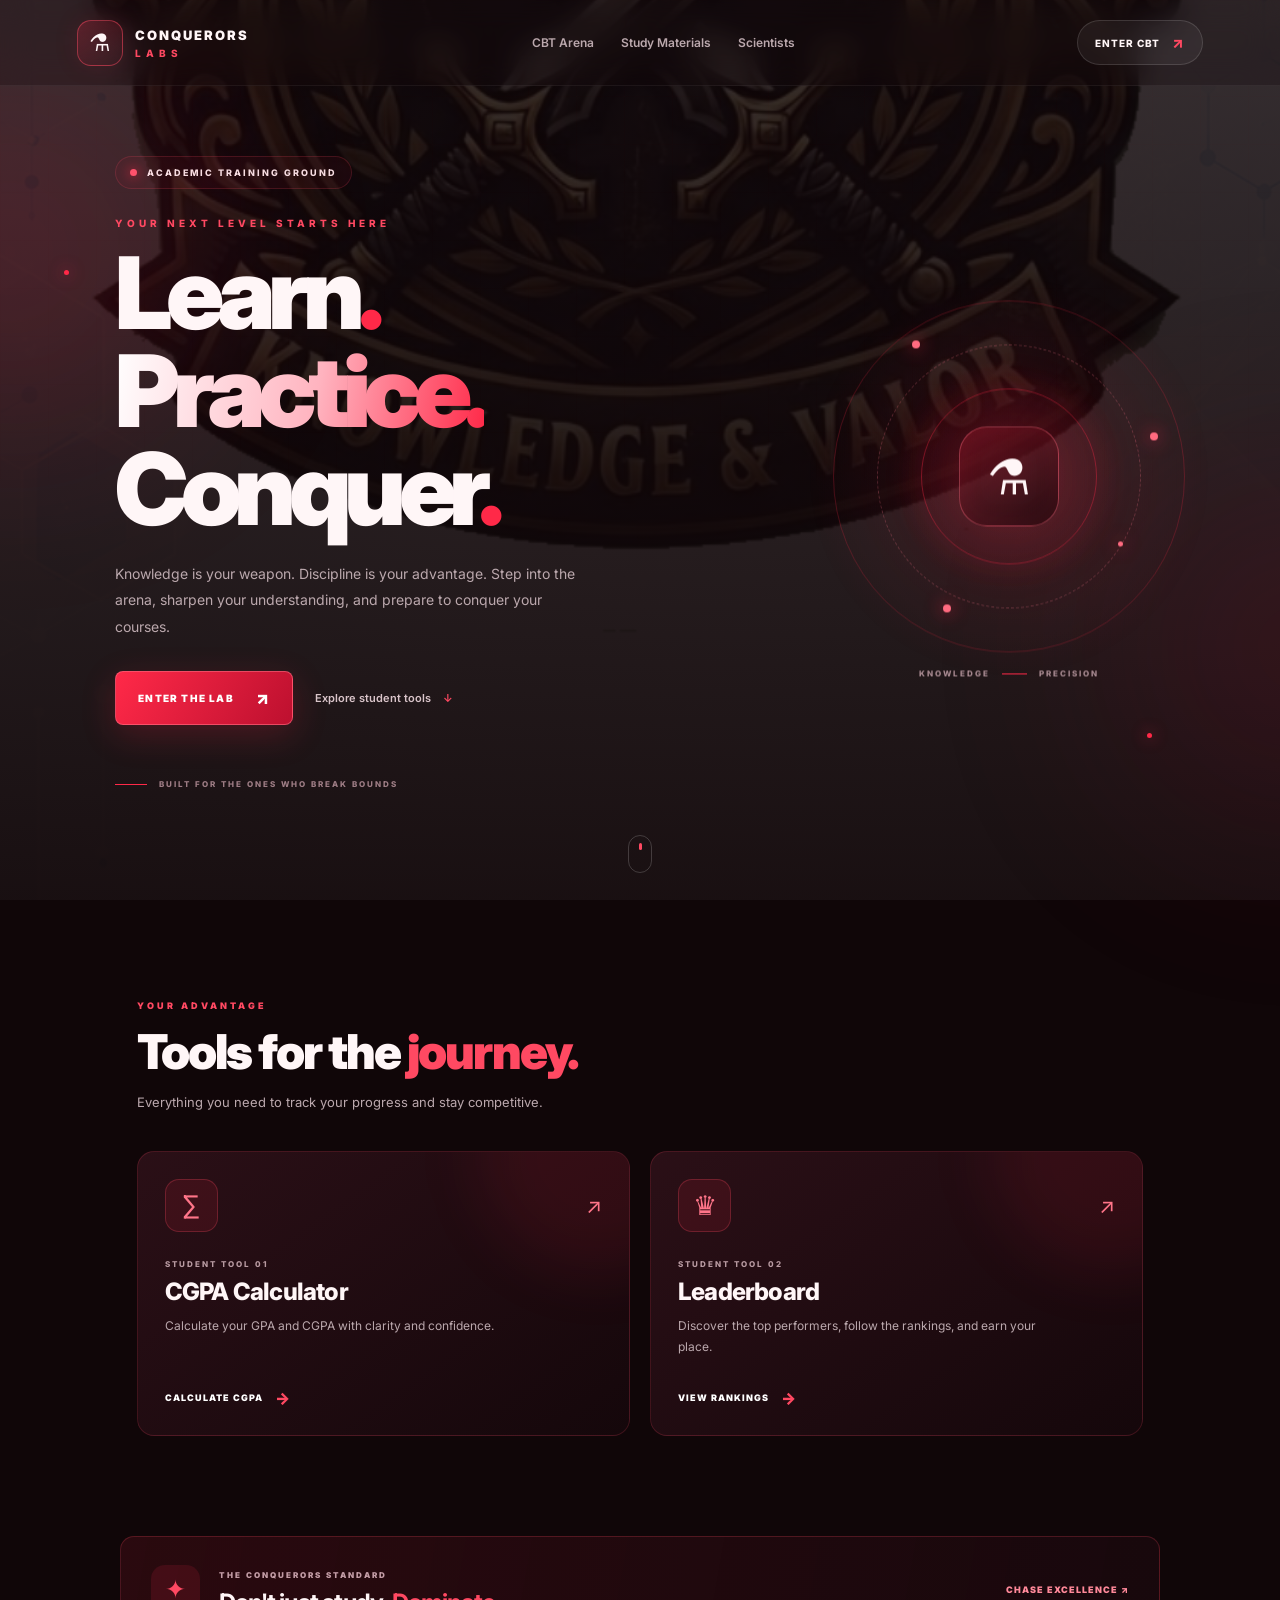
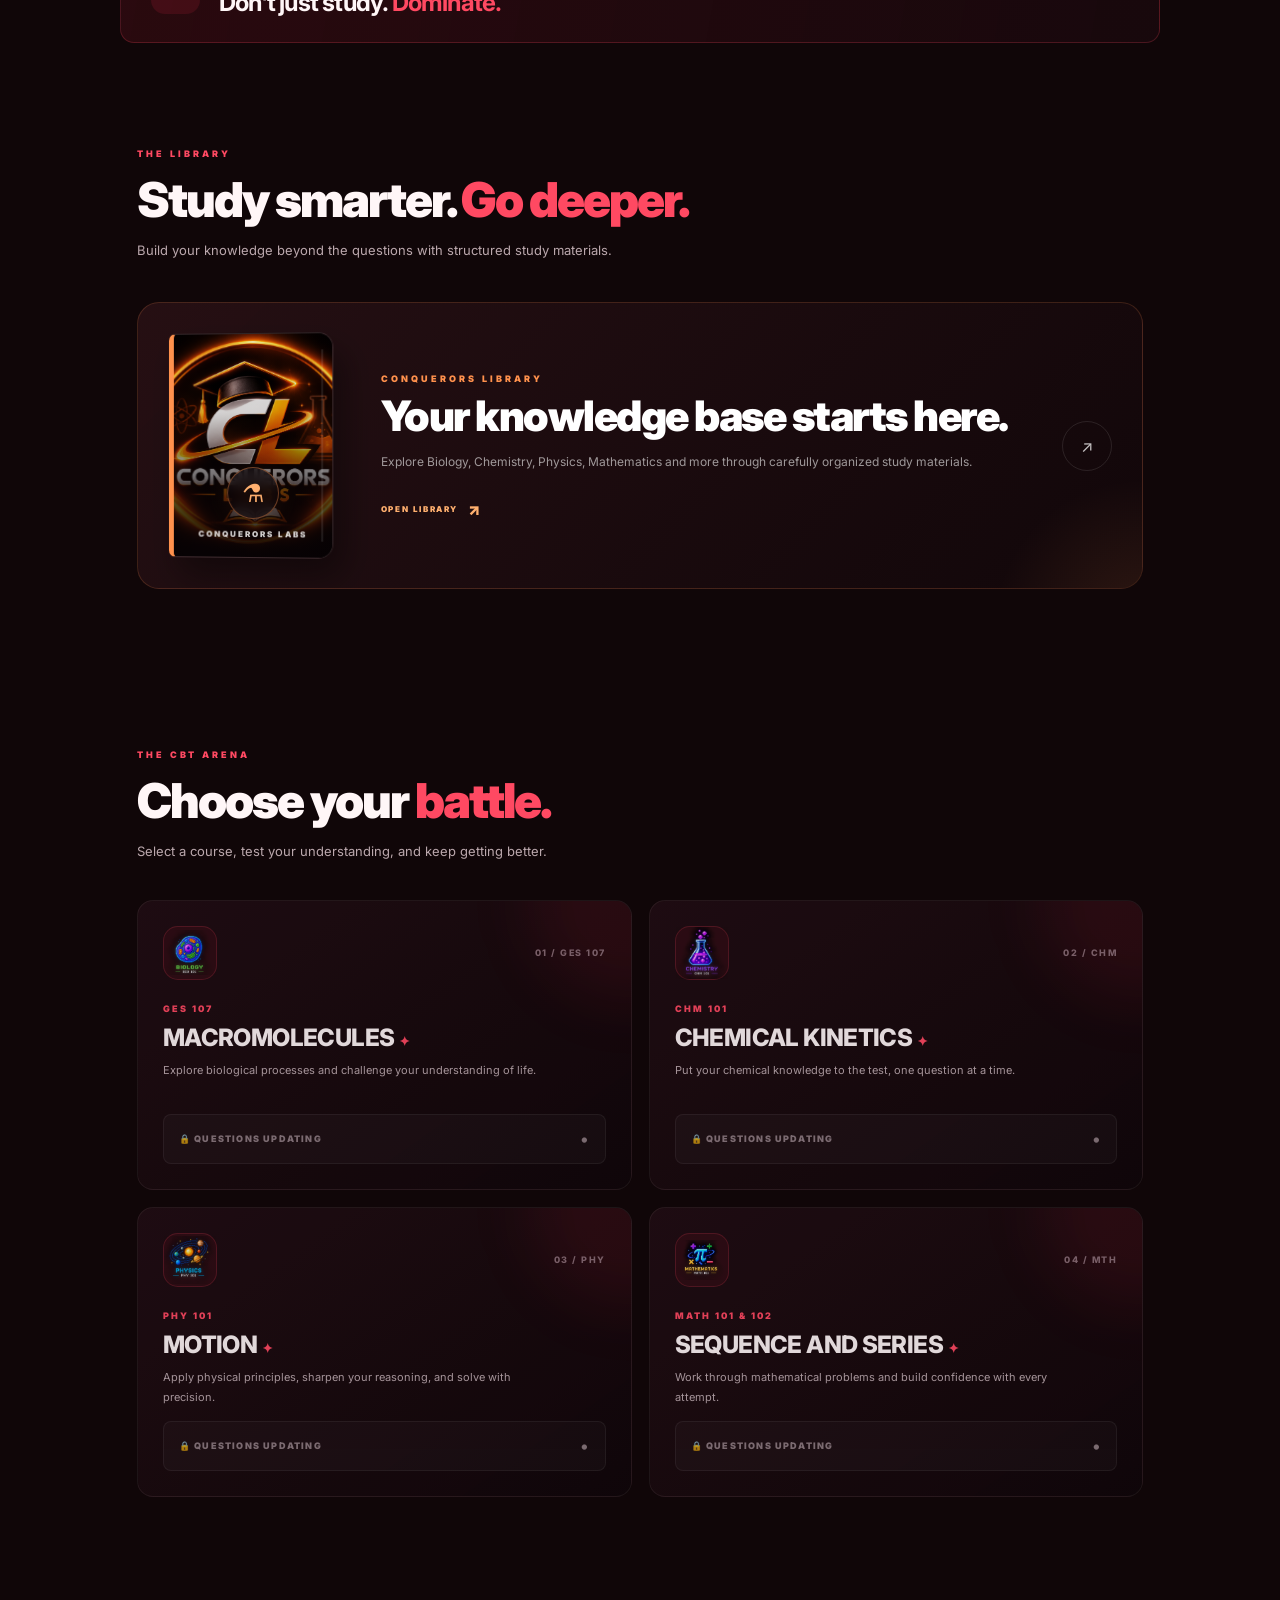
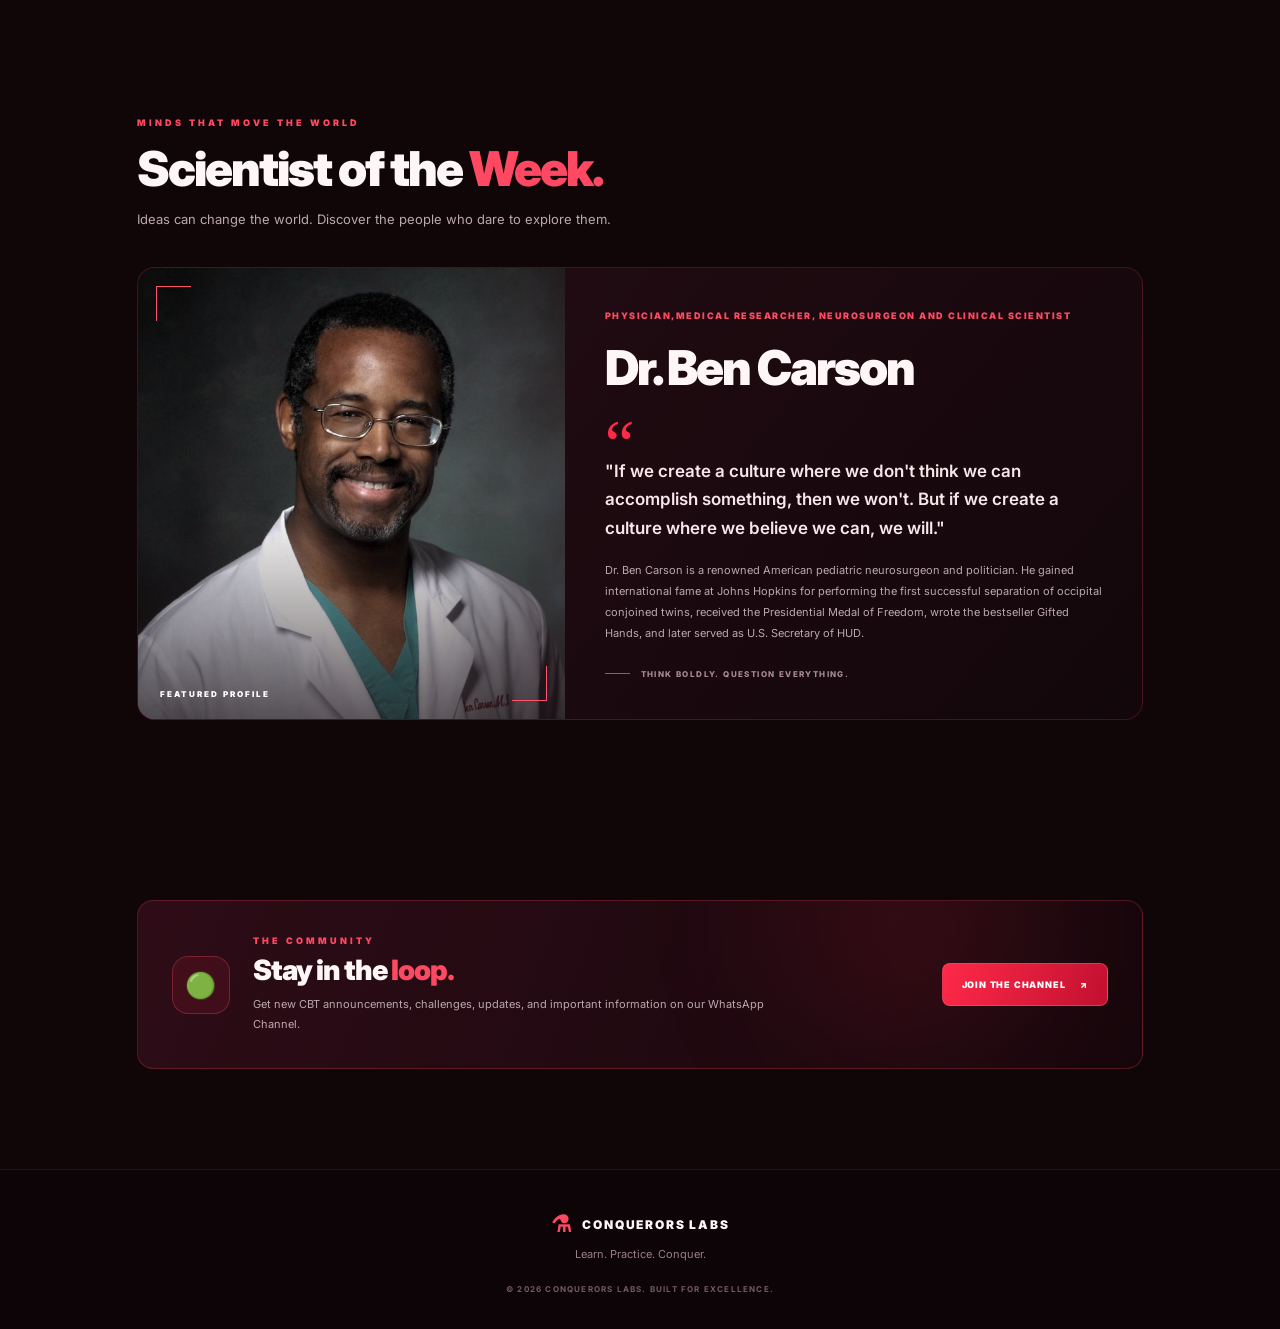
==== commit 66e5e2a4: "Update index.html" ====
--- a/index.html
+++ b/index.html
@@ -12,7 +12,7 @@
 
     <title>CONQUERORS LABS | Learn. Practice. Conquer.</title>
 
-    <link rel="stylesheet" href="style.css?v=150">
+    <link rel="stylesheet" href="style.css?v=152">
 
     <link
         href="https://fonts.googleapis.com/css2?family=Inter:wght@400;500;600;700;800;900&display=swap"
@@ -982,7 +982,7 @@
      WEBSITE JAVASCRIPT
 ========================================= -->
 
-<script src="app.js?v=150"></script>
+<script src="app.js?v=152"></script>
 
 </body>
 </html>
--- a/style.css
+++ b/style.css
@@ -78,7 +78,7 @@
             rgba(16, 6, 8, .83),
             rgba(16, 6, 8, .96)
         ),
-        url("cq.jpg") center / cover no-repeat;
+        url("cq.png") center / cover no-repeat;
 }
 
 .ambient {
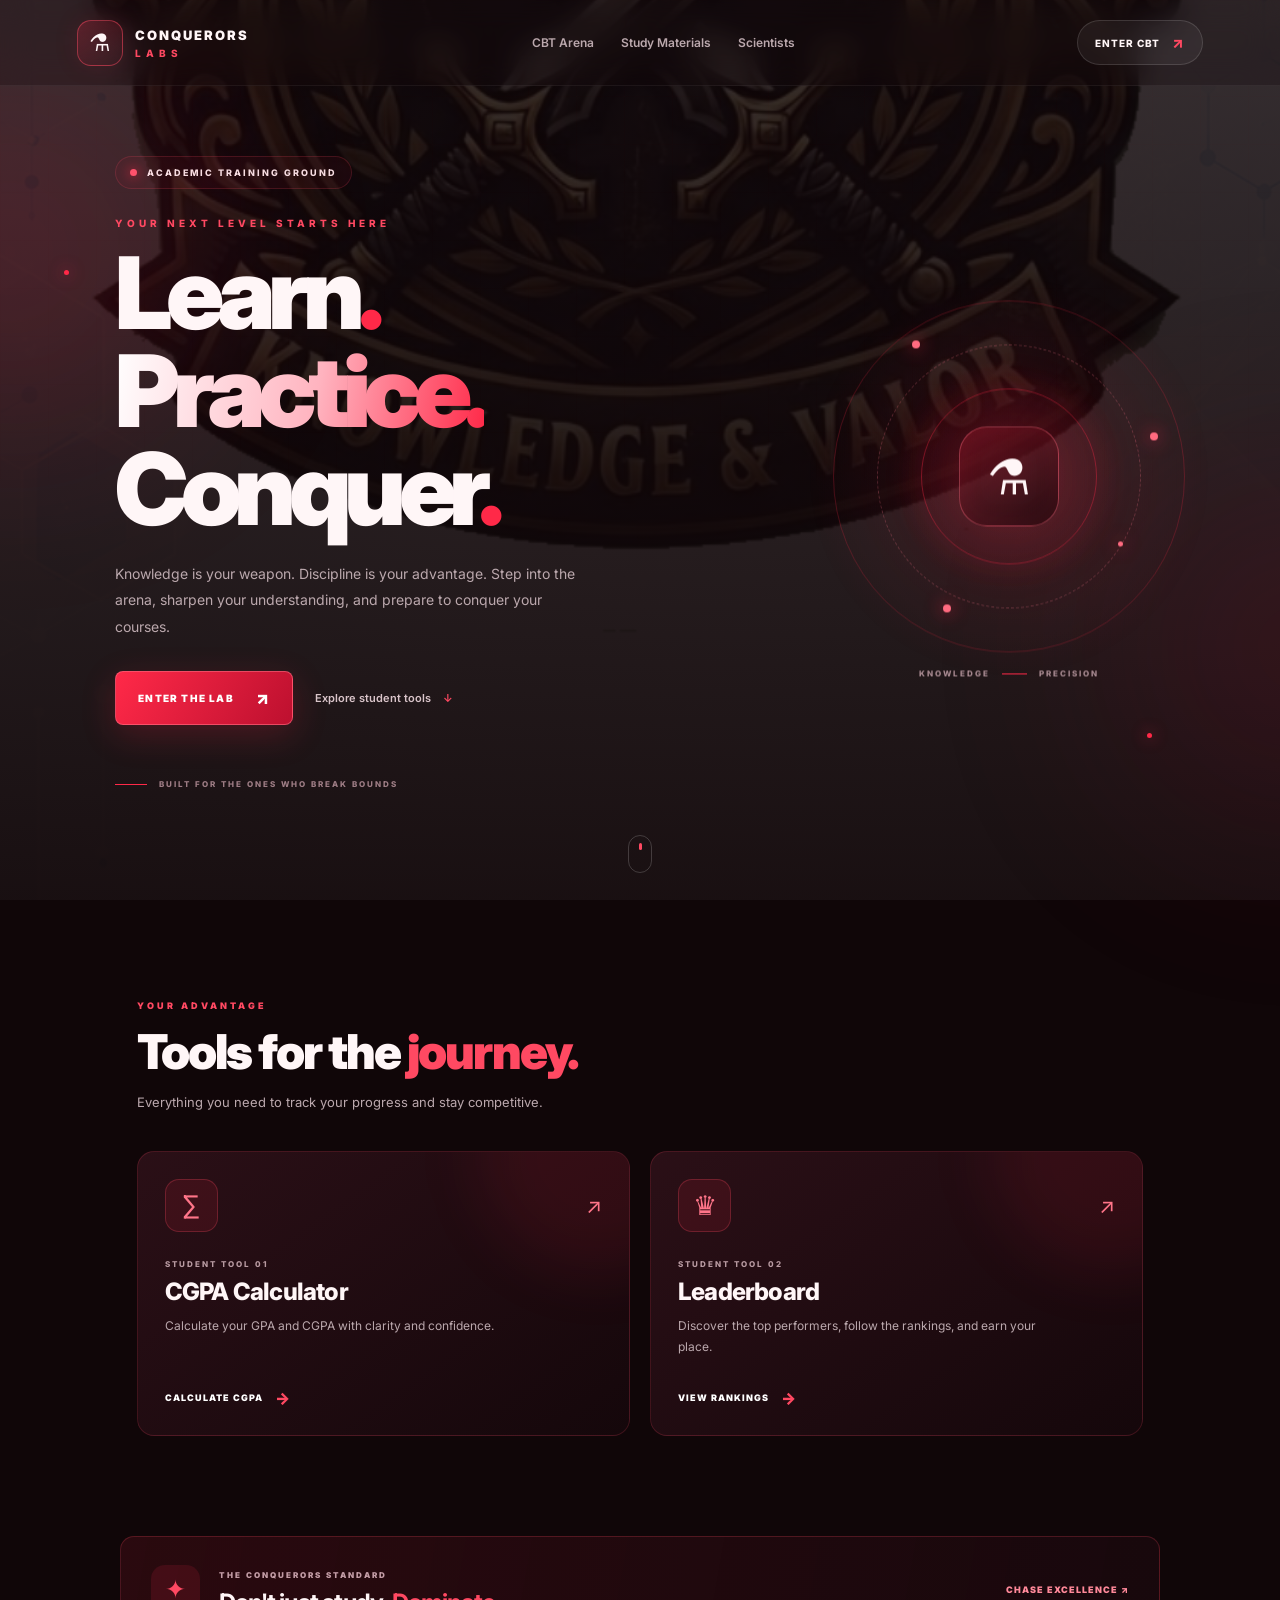
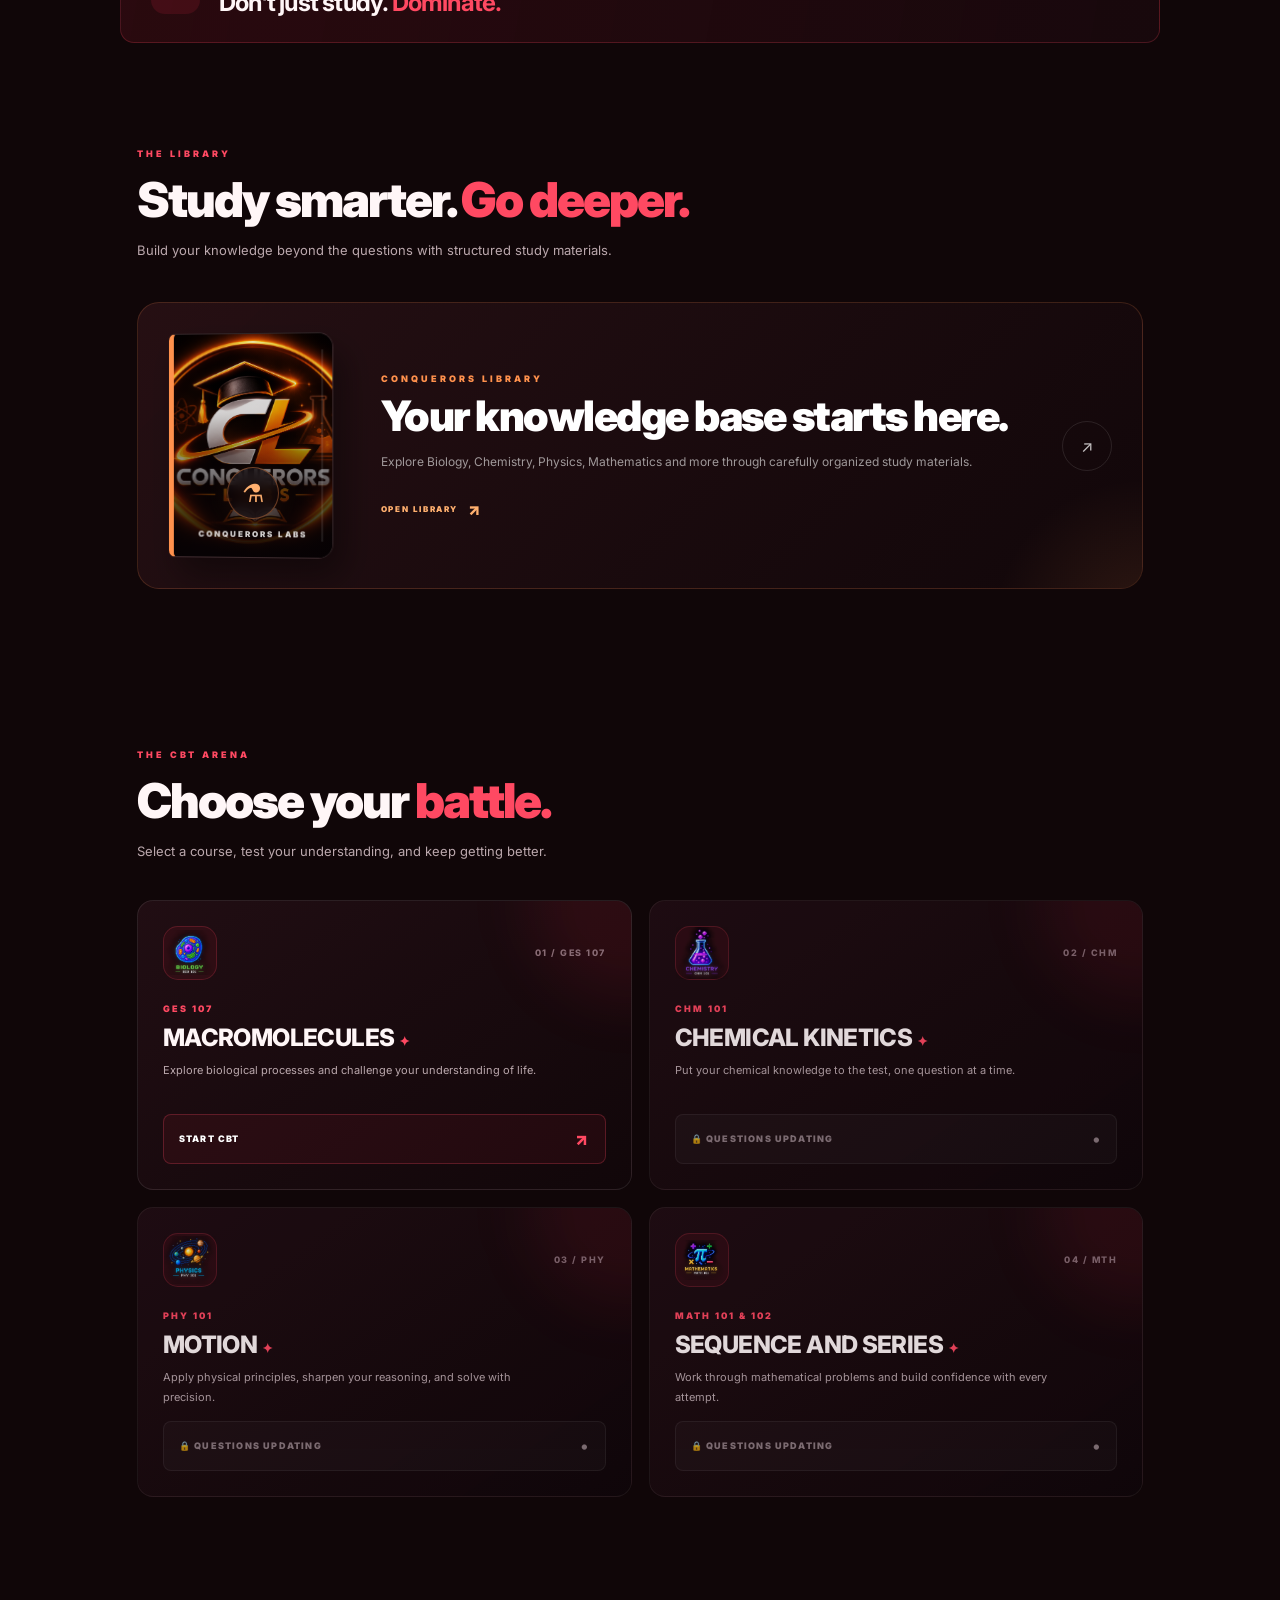
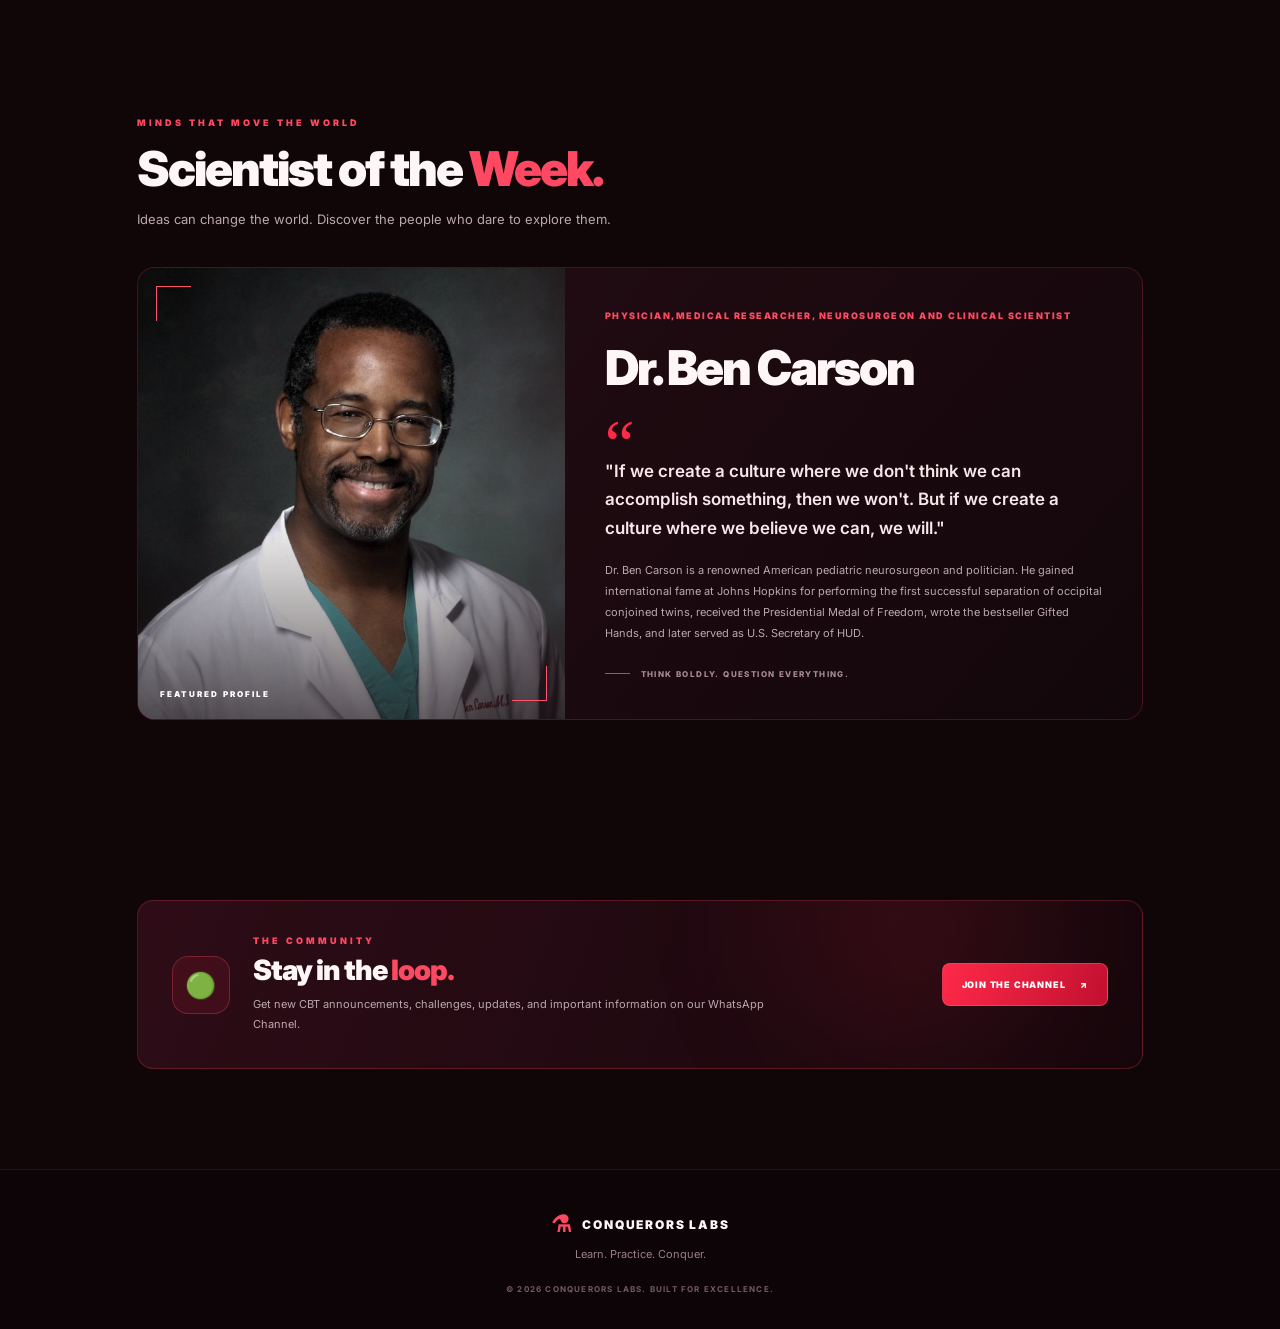
==== commit e169e492: "Update index.html" ====
--- a/index.html
+++ b/index.html
@@ -12,7 +12,7 @@
 
     <title>CONQUERORS LABS | Learn. Practice. Conquer.</title>
 
-    <link rel="stylesheet" href="style.css?v=152">
+    <link rel="stylesheet" href="style.css?v=153">
 
     <link
         href="https://fonts.googleapis.com/css2?family=Inter:wght@400;500;600;700;800;900&display=swap"
@@ -982,7 +982,7 @@
      WEBSITE JAVASCRIPT
 ========================================= -->
 
-<script src="app.js?v=152"></script>
+<script src="app.js?v=153"></script>
 
 </body>
 </html>
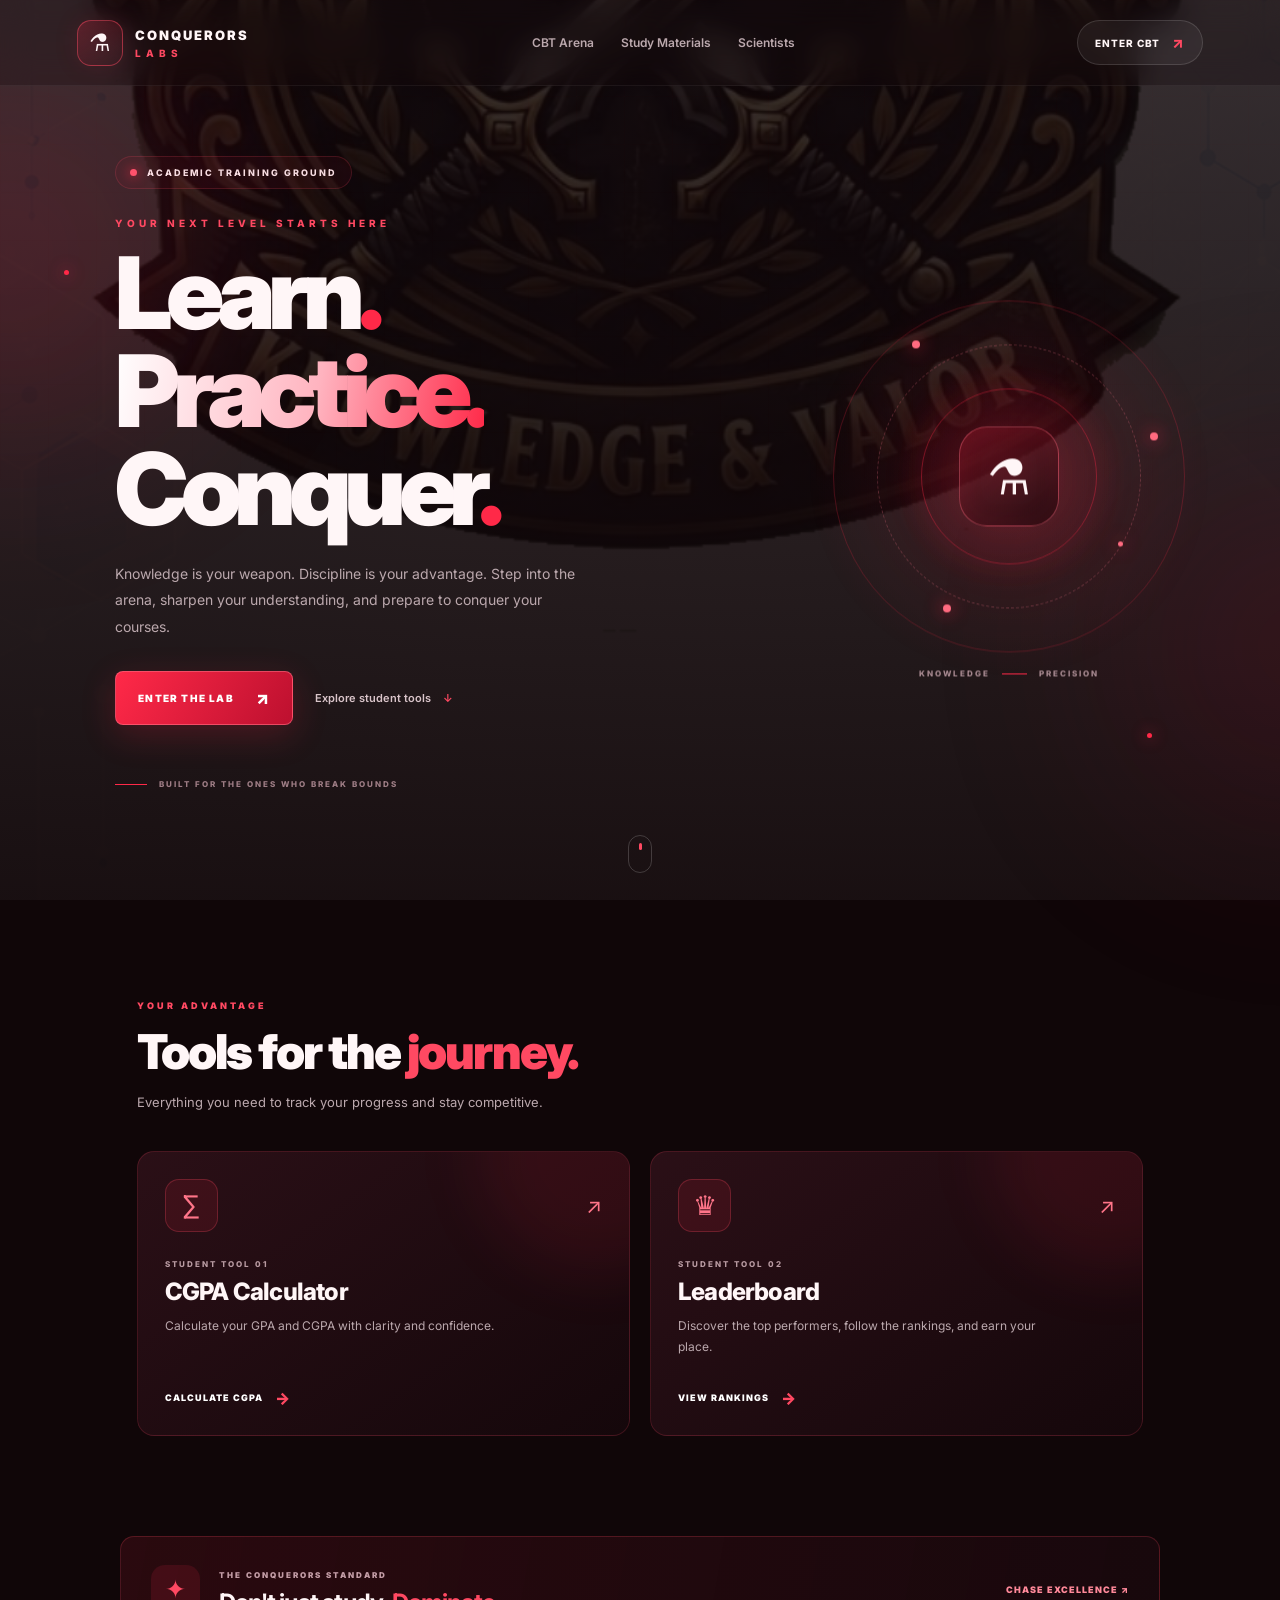
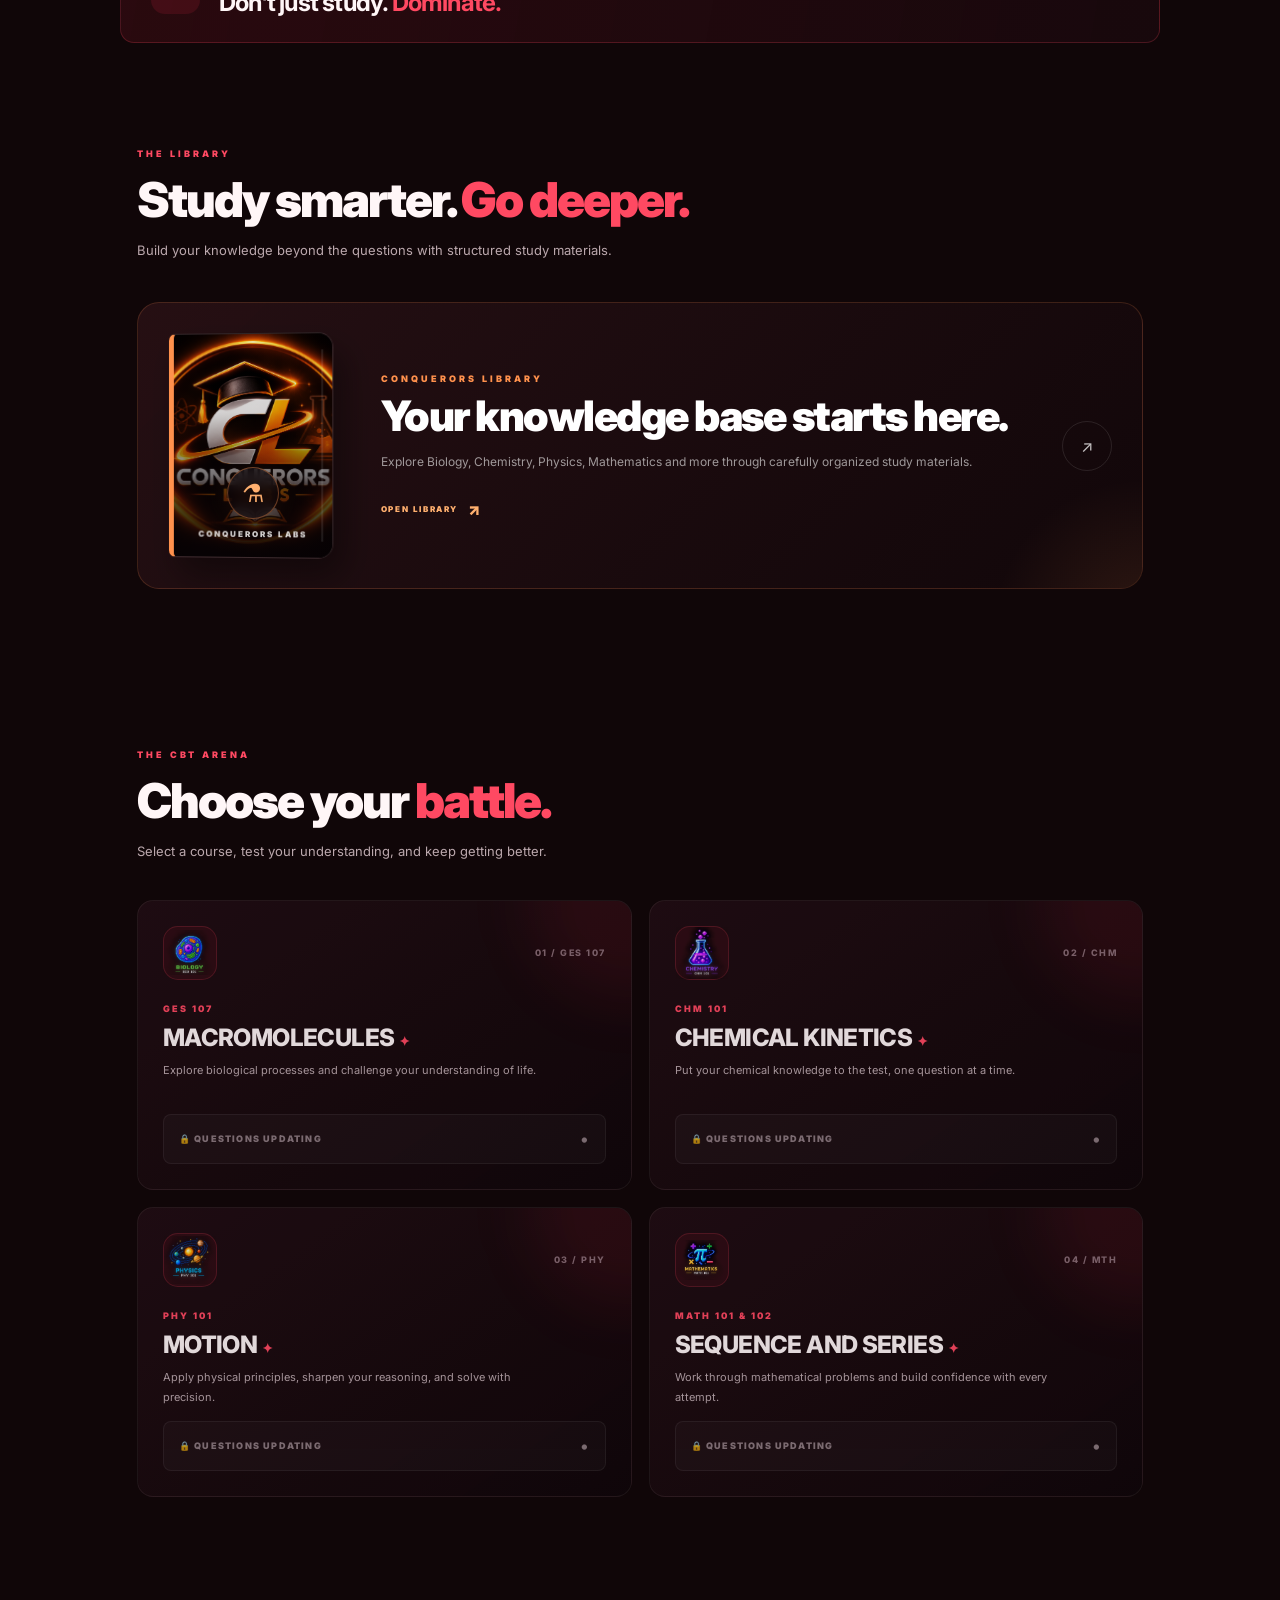
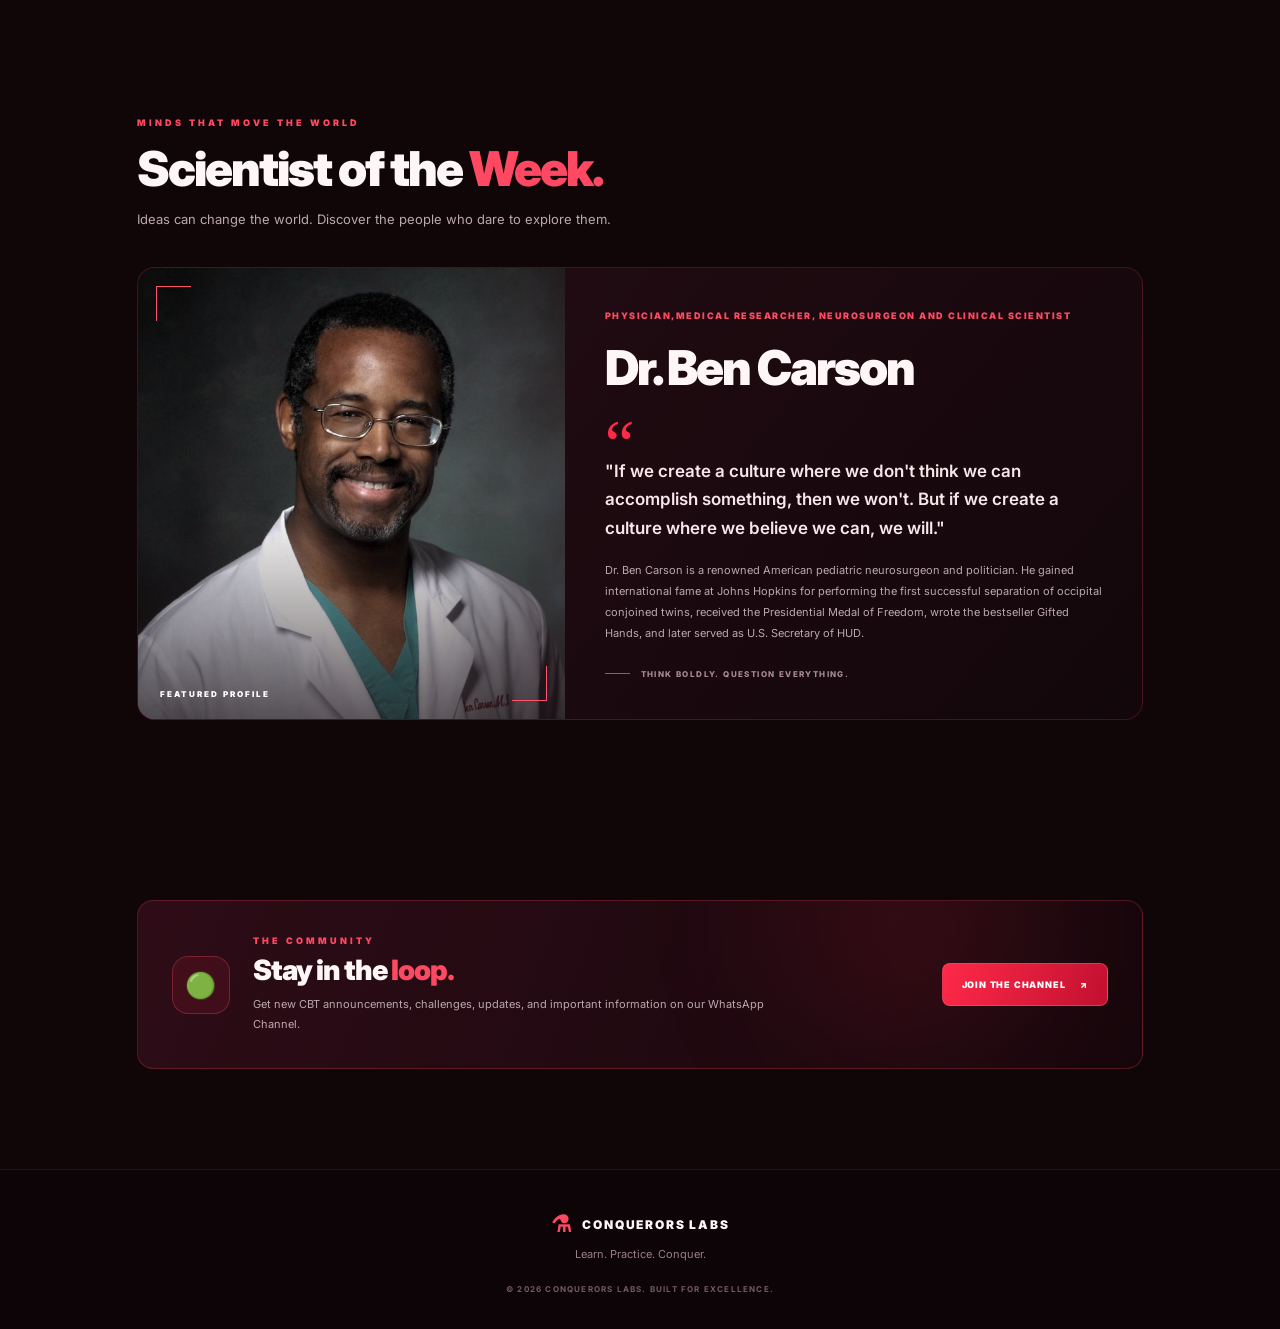
==== commit d8e85e50: "Update index.html" ====
--- a/index.html
+++ b/index.html
@@ -12,7 +12,7 @@
 
     <title>CONQUERORS LABS | Learn. Practice. Conquer.</title>
 
-    <link rel="stylesheet" href="style.css?v=153">
+    <link rel="stylesheet" href="style.css?v=154">
 
     <link
         href="https://fonts.googleapis.com/css2?family=Inter:wght@400;500;600;700;800;900&display=swap"
@@ -982,7 +982,7 @@
      WEBSITE JAVASCRIPT
 ========================================= -->
 
-<script src="app.js?v=153"></script>
+<script src="app.js?v=154"></script>
 
 </body>
 </html>
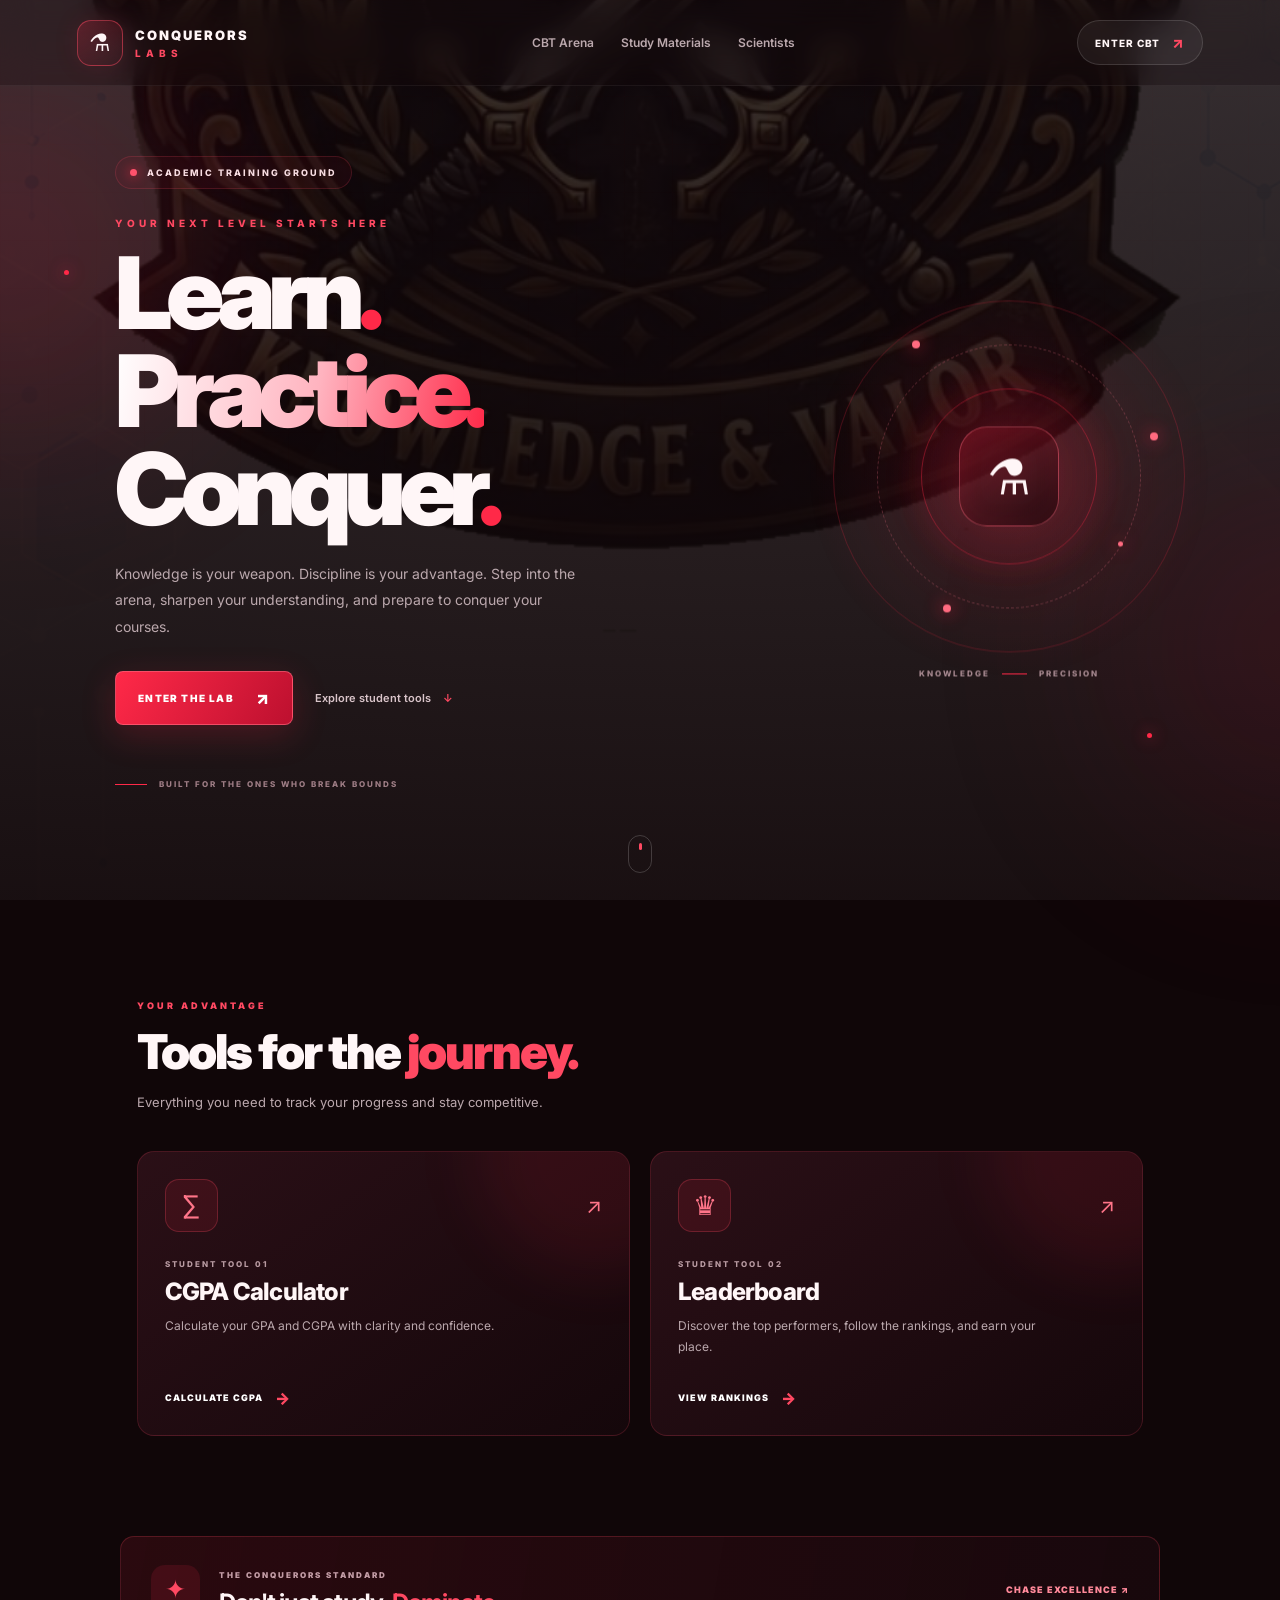
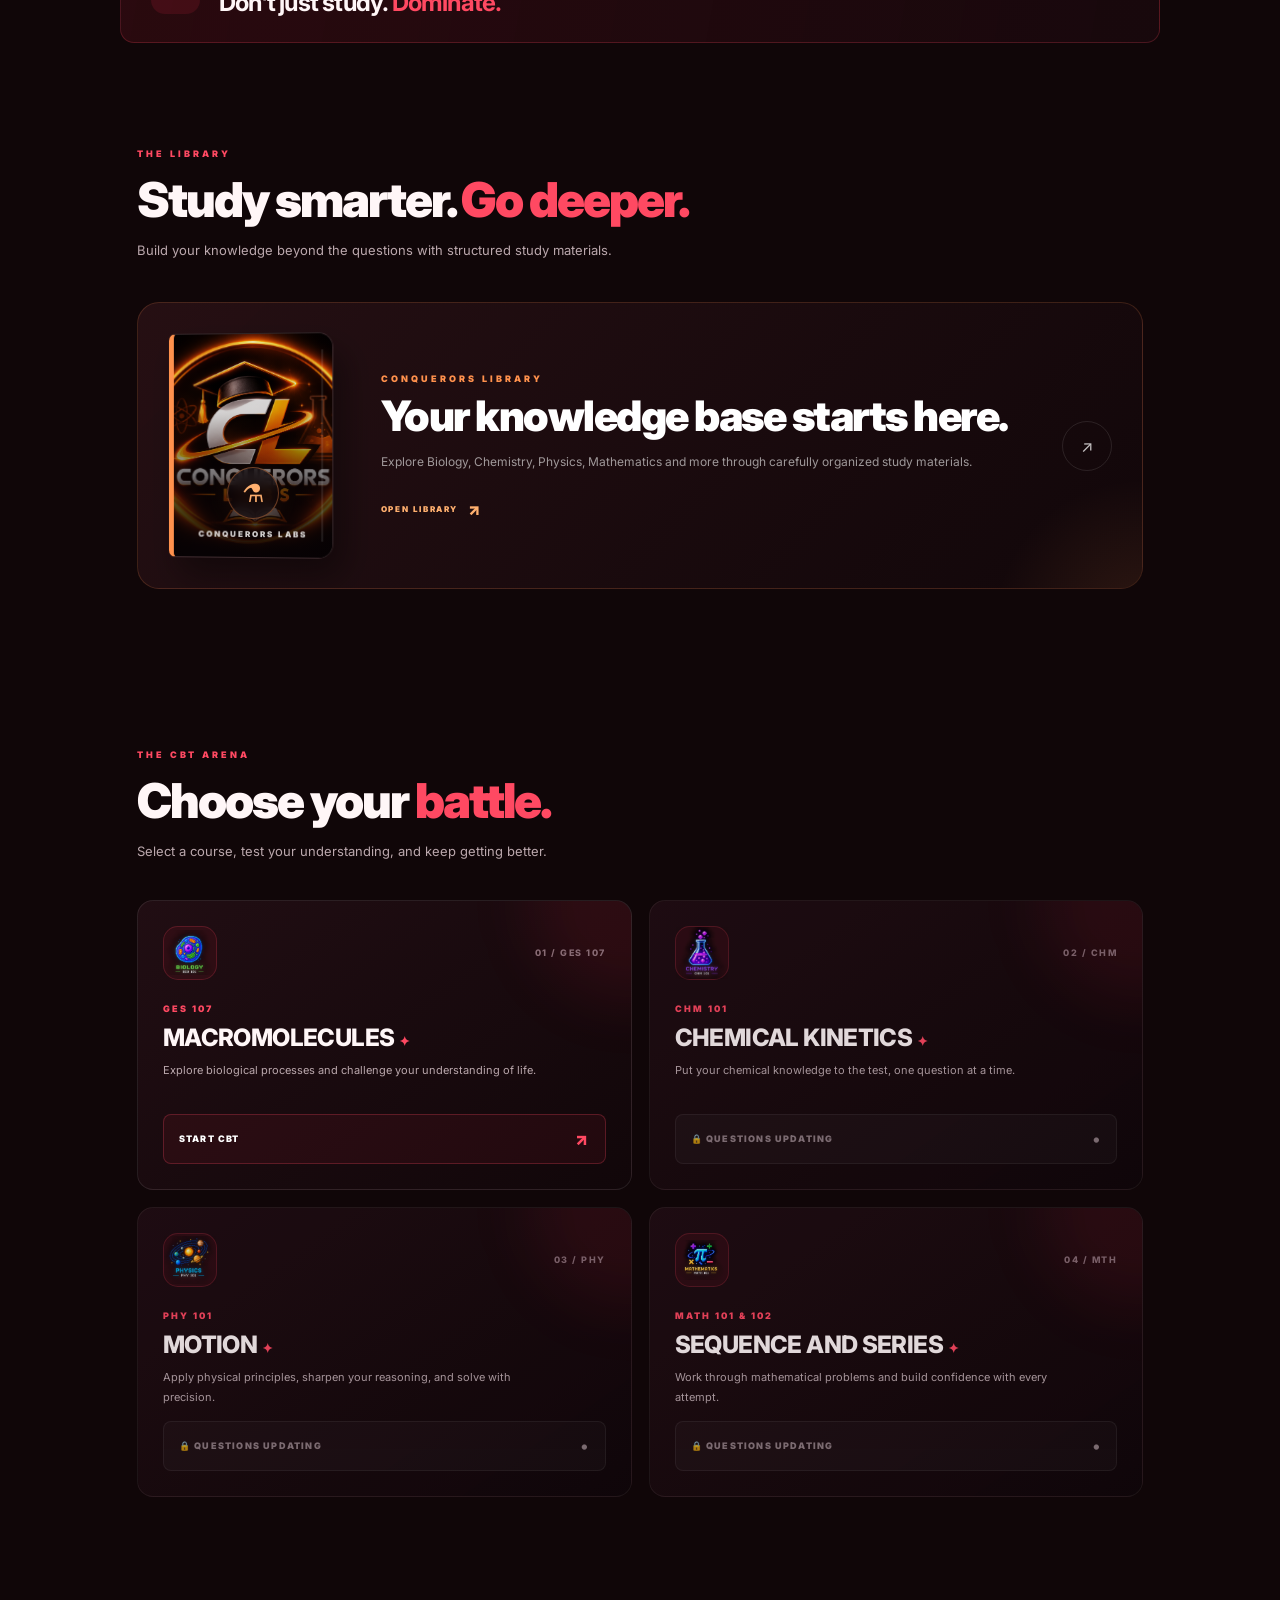
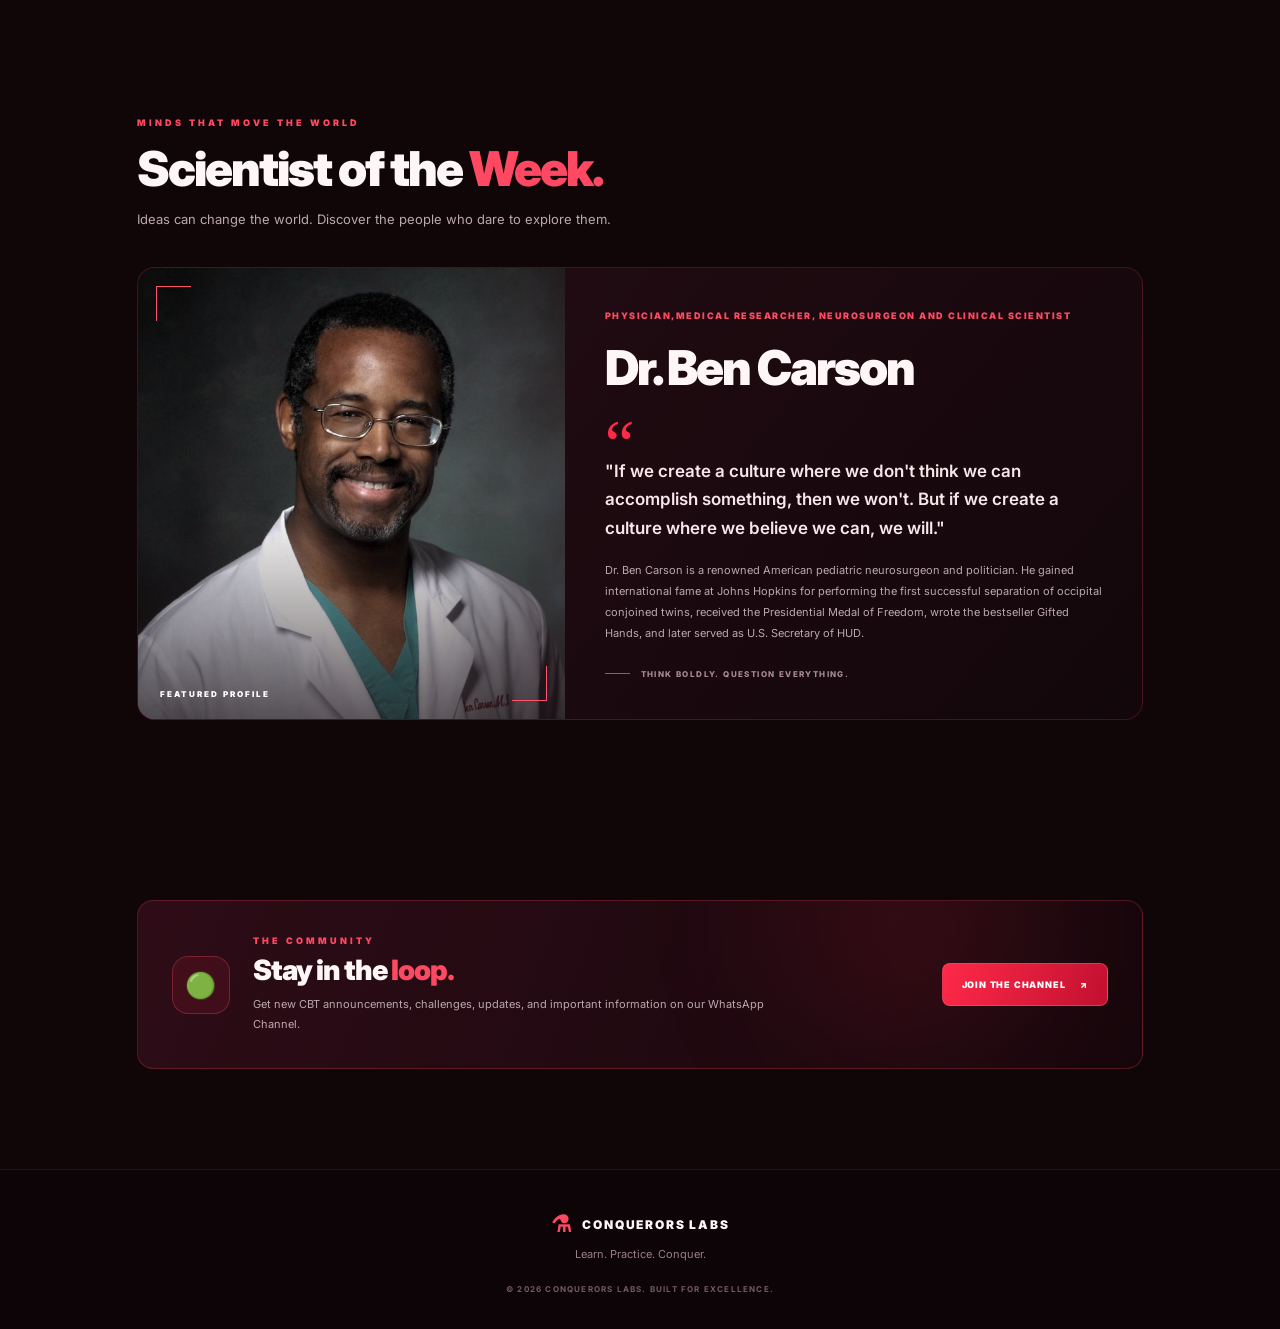
==== commit 2e22eab4: "Update index.html" ====
--- a/index.html
+++ b/index.html
@@ -12,7 +12,7 @@
 
     <title>CONQUERORS LABS | Learn. Practice. Conquer.</title>
 
-    <link rel="stylesheet" href="style.css?v=154">
+    <link rel="stylesheet" href="style.css?v=155">
 
     <link
         href="https://fonts.googleapis.com/css2?family=Inter:wght@400;500;600;700;800;900&display=swap"
@@ -982,7 +982,7 @@
      WEBSITE JAVASCRIPT
 ========================================= -->
 
-<script src="app.js?v=154"></script>
+<script src="app.js?v=155"></script>
 
 </body>
 </html>
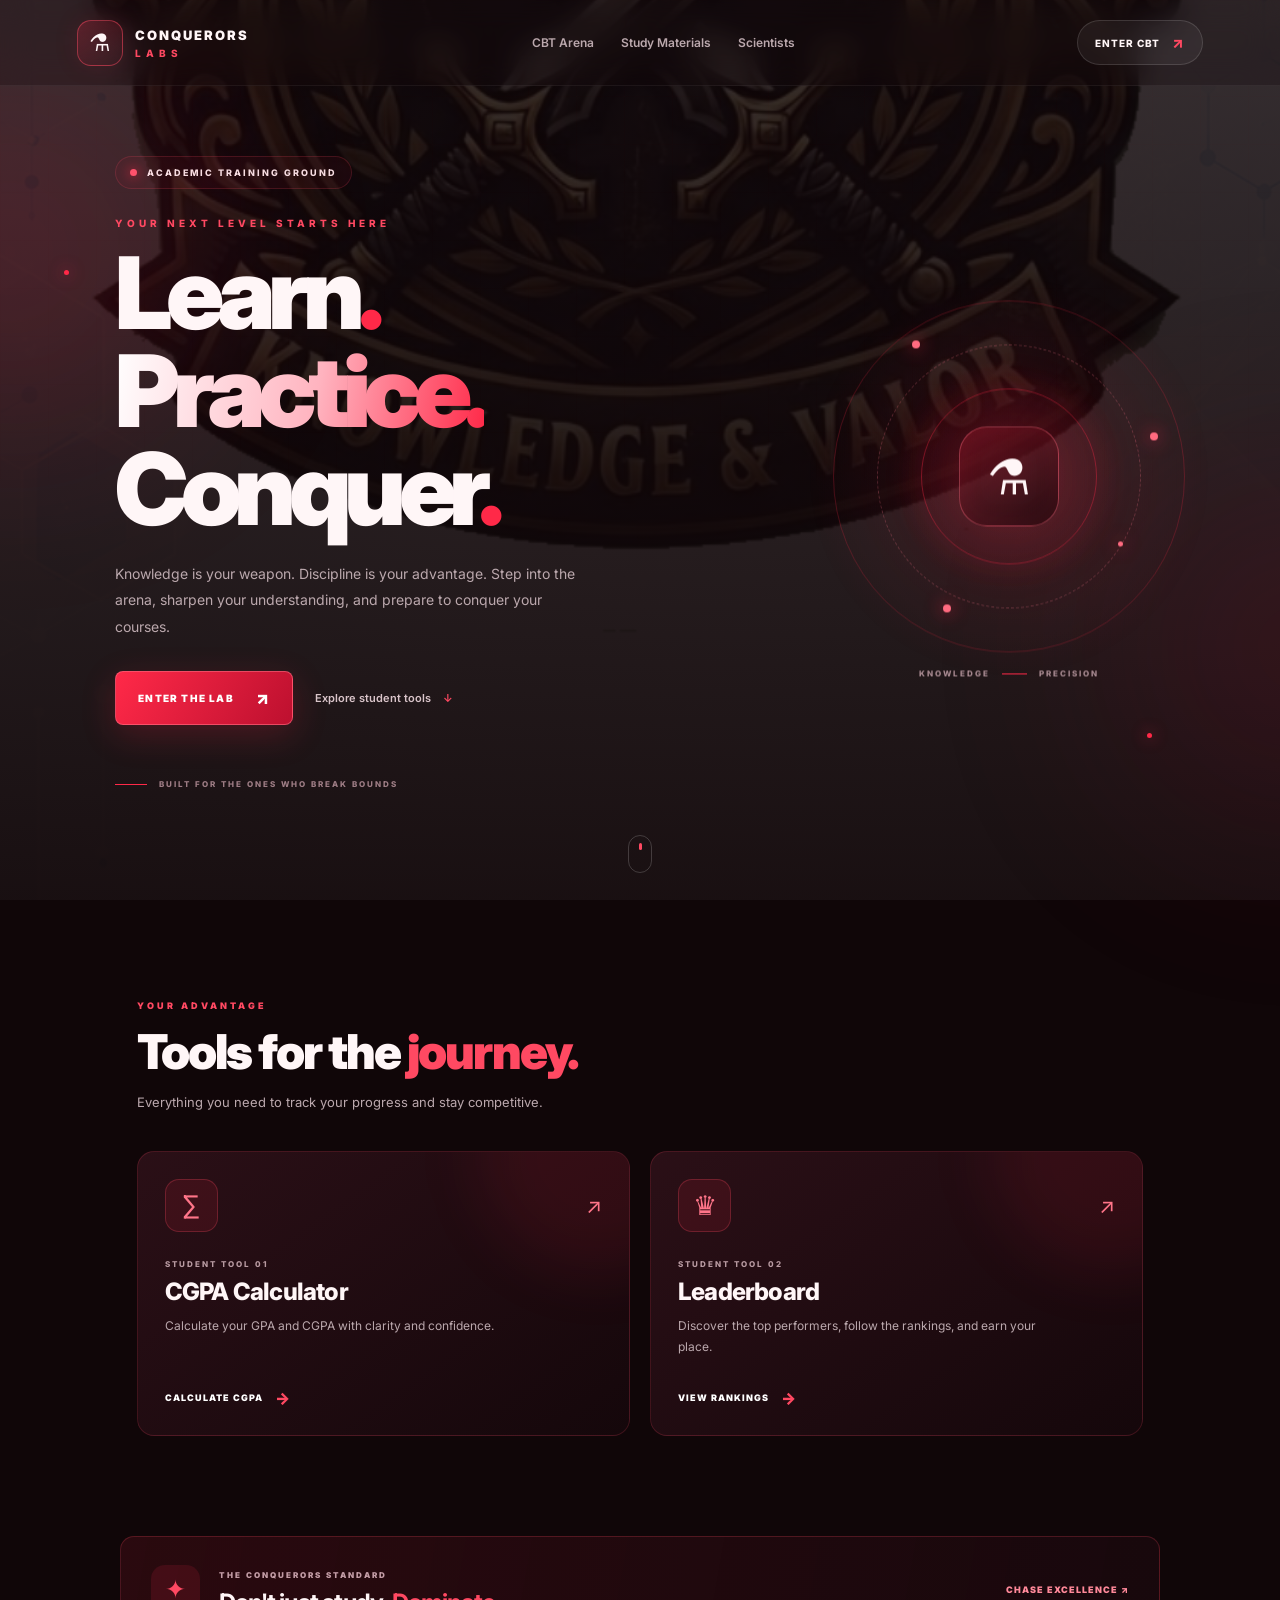
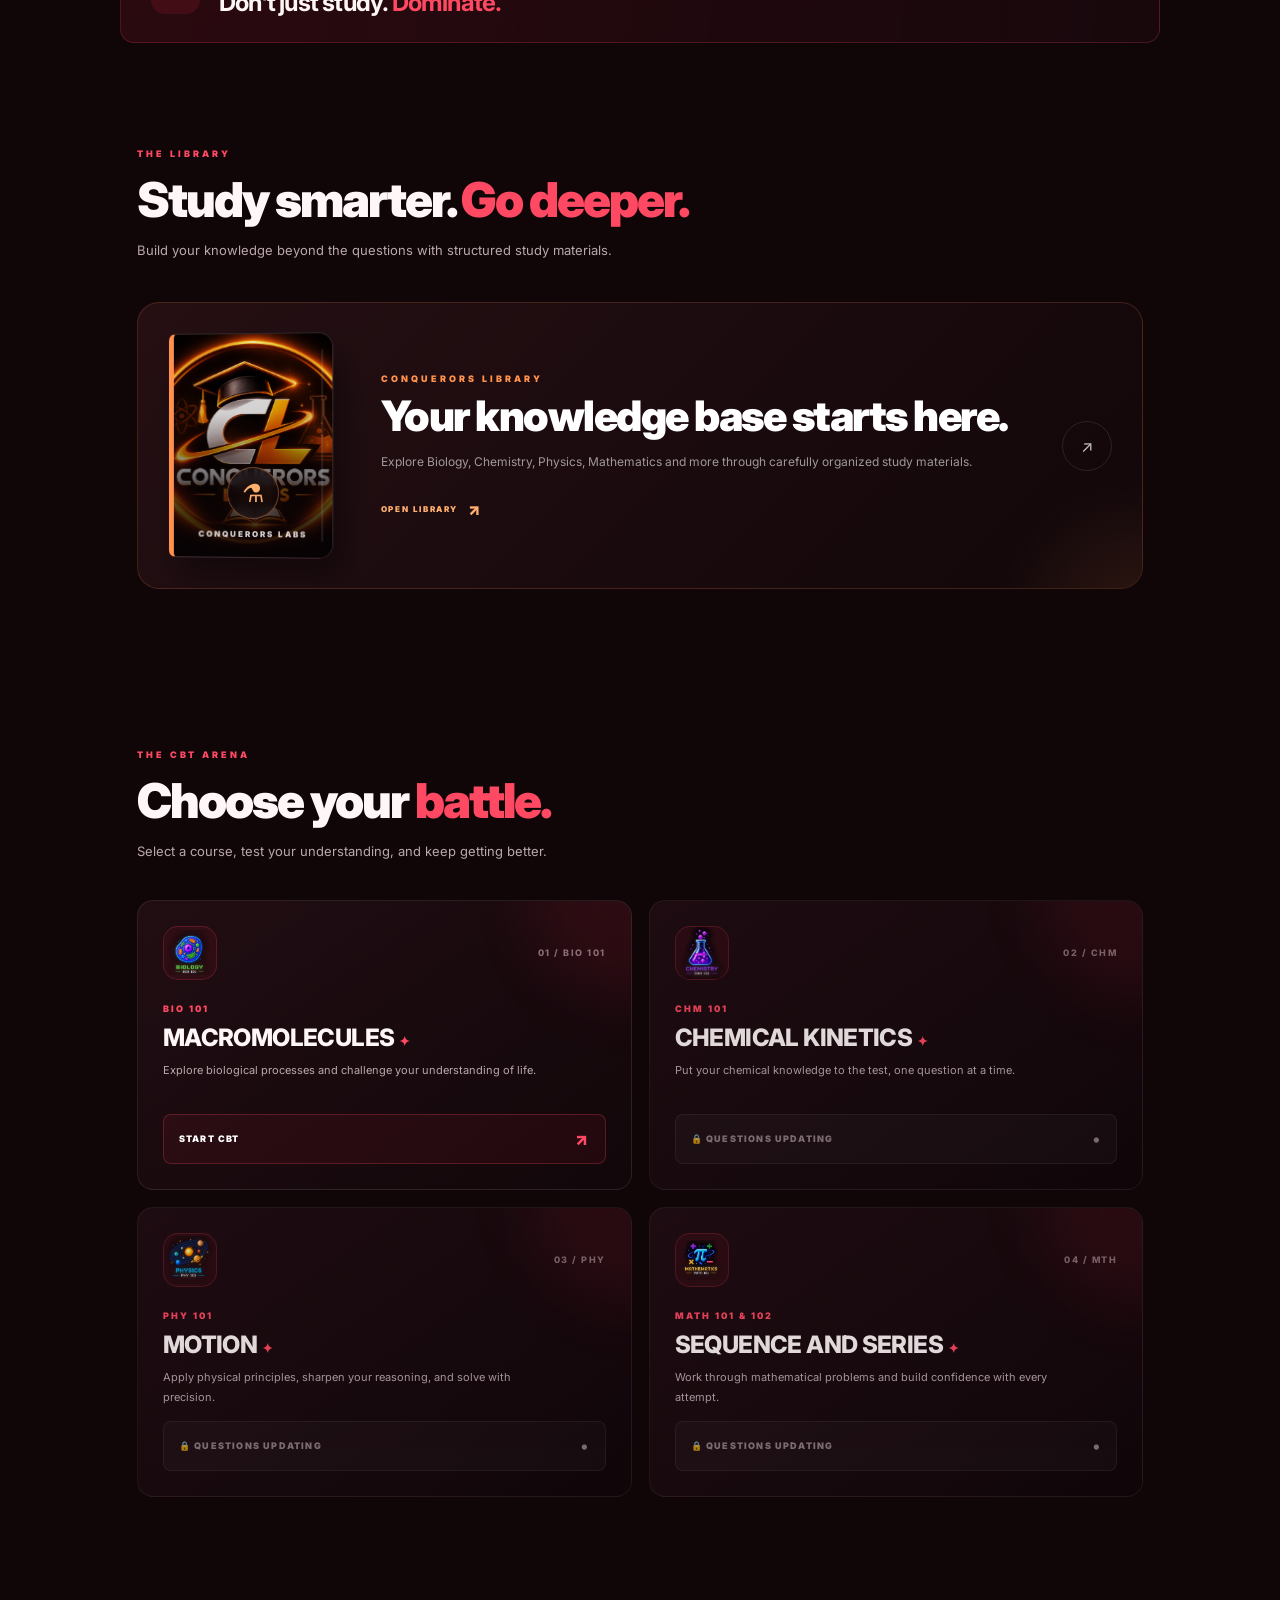
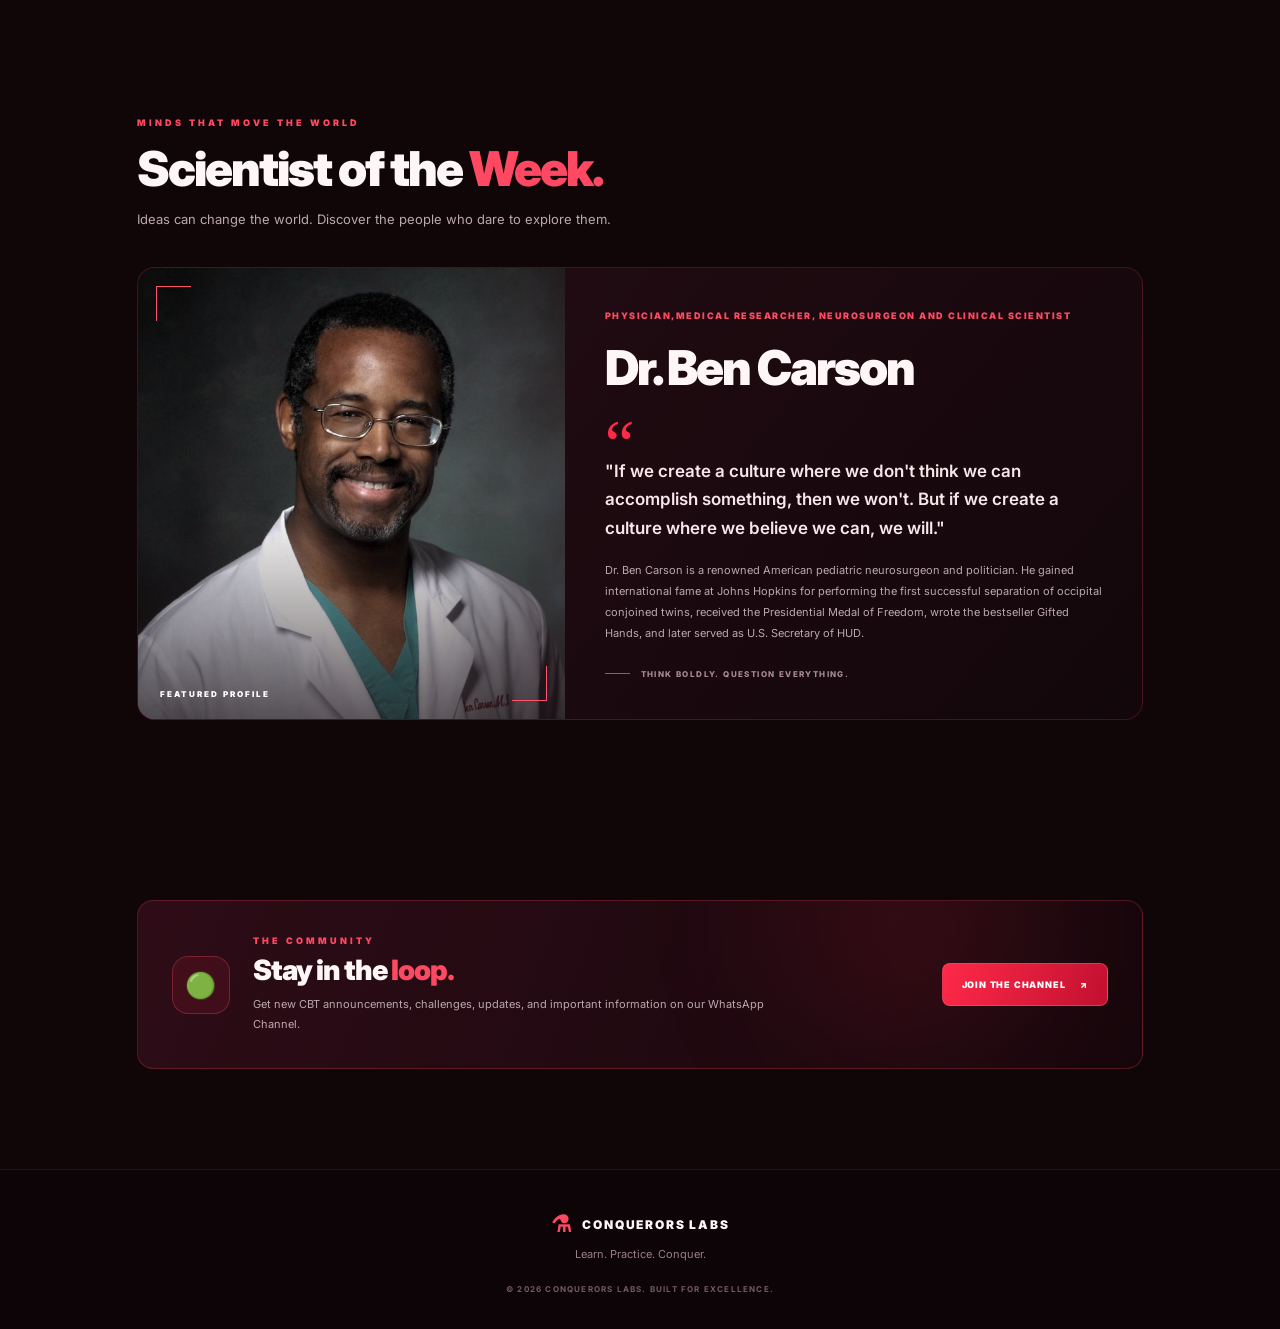
==== commit 78feab53: "Update index.html" ====
--- a/index.html
+++ b/index.html
@@ -12,7 +12,7 @@
 
     <title>CONQUERORS LABS | Learn. Practice. Conquer.</title>
 
-    <link rel="stylesheet" href="style.css?v=155">
+    <link rel="stylesheet" href="style.css?v=156">
 
     <link
         href="https://fonts.googleapis.com/css2?family=Inter:wght@400;500;600;700;800;900&display=swap"
@@ -539,14 +539,14 @@
 
 
                 <span class="course-number">
-                    01 / GES 107
+                    01 / BIO 101
                 </span>
 
             </div>
 
 
             <span class="course-code">
-                GES 107
+                BIO 101
             </span>
 
 
@@ -982,7 +982,7 @@
      WEBSITE JAVASCRIPT
 ========================================= -->
 
-<script src="app.js?v=155"></script>
+<script src="app.js?v=156"></script>
 
 </body>
 </html>
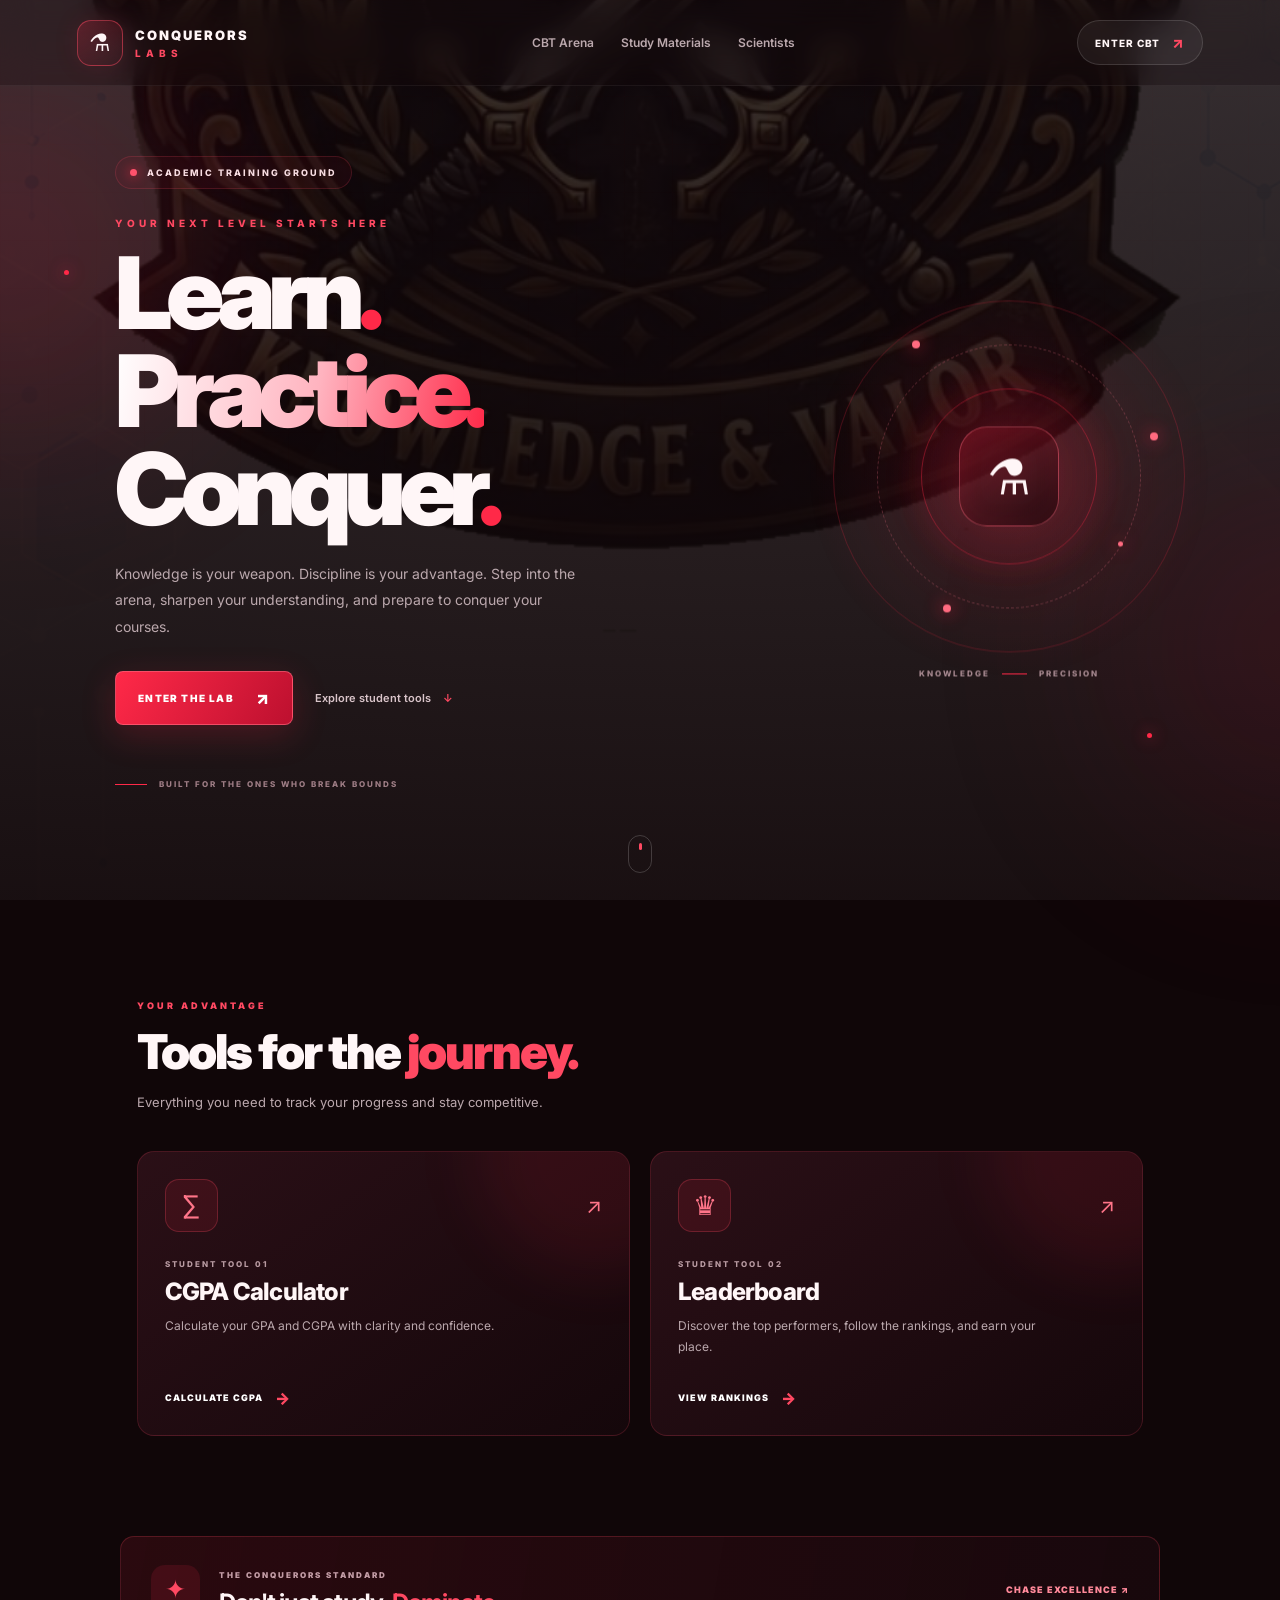
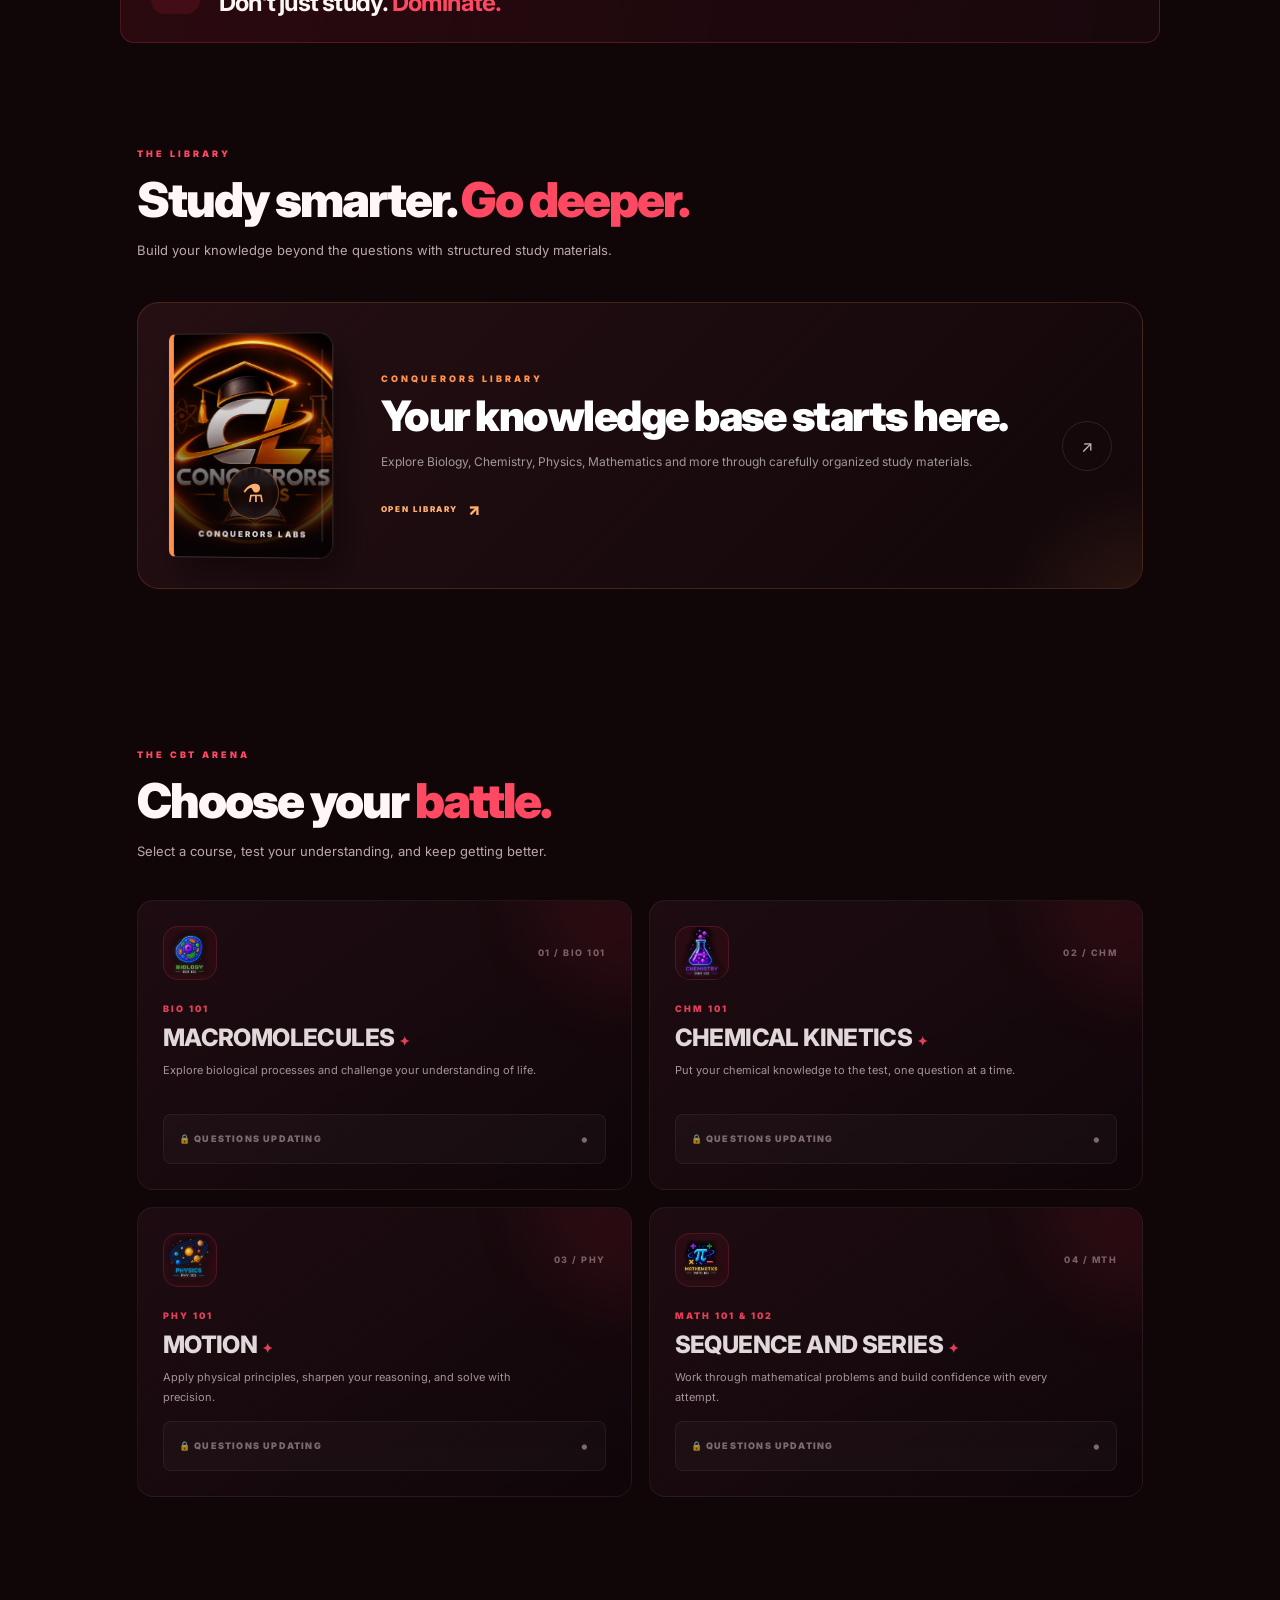
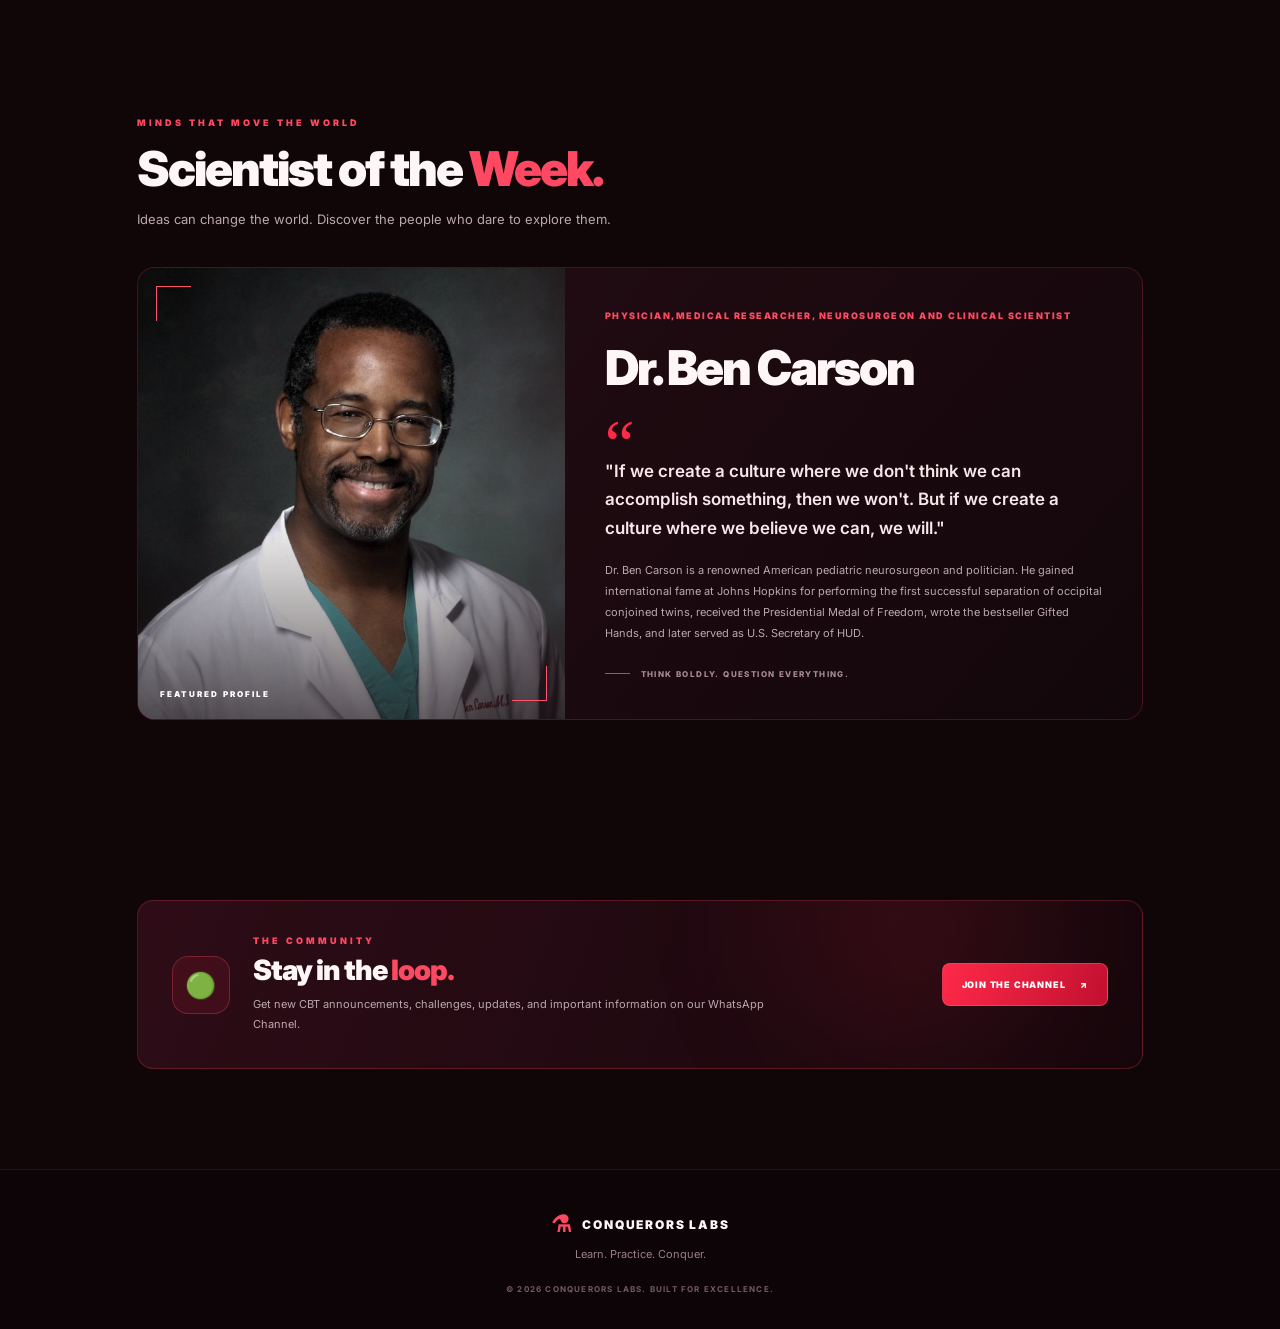
==== commit e37a54cf: "Update index.html" ====
--- a/index.html
+++ b/index.html
@@ -12,7 +12,7 @@
 
     <title>CONQUERORS LABS | Learn. Practice. Conquer.</title>
 
-    <link rel="stylesheet" href="style.css?v=156">
+    <link rel="stylesheet" href="style.css?v=157">
 
     <link
         href="https://fonts.googleapis.com/css2?family=Inter:wght@400;500;600;700;800;900&display=swap"
@@ -982,7 +982,7 @@
      WEBSITE JAVASCRIPT
 ========================================= -->
 
-<script src="app.js?v=156"></script>
+<script src="app.js?v=157"></script>
 
 </body>
 </html>
